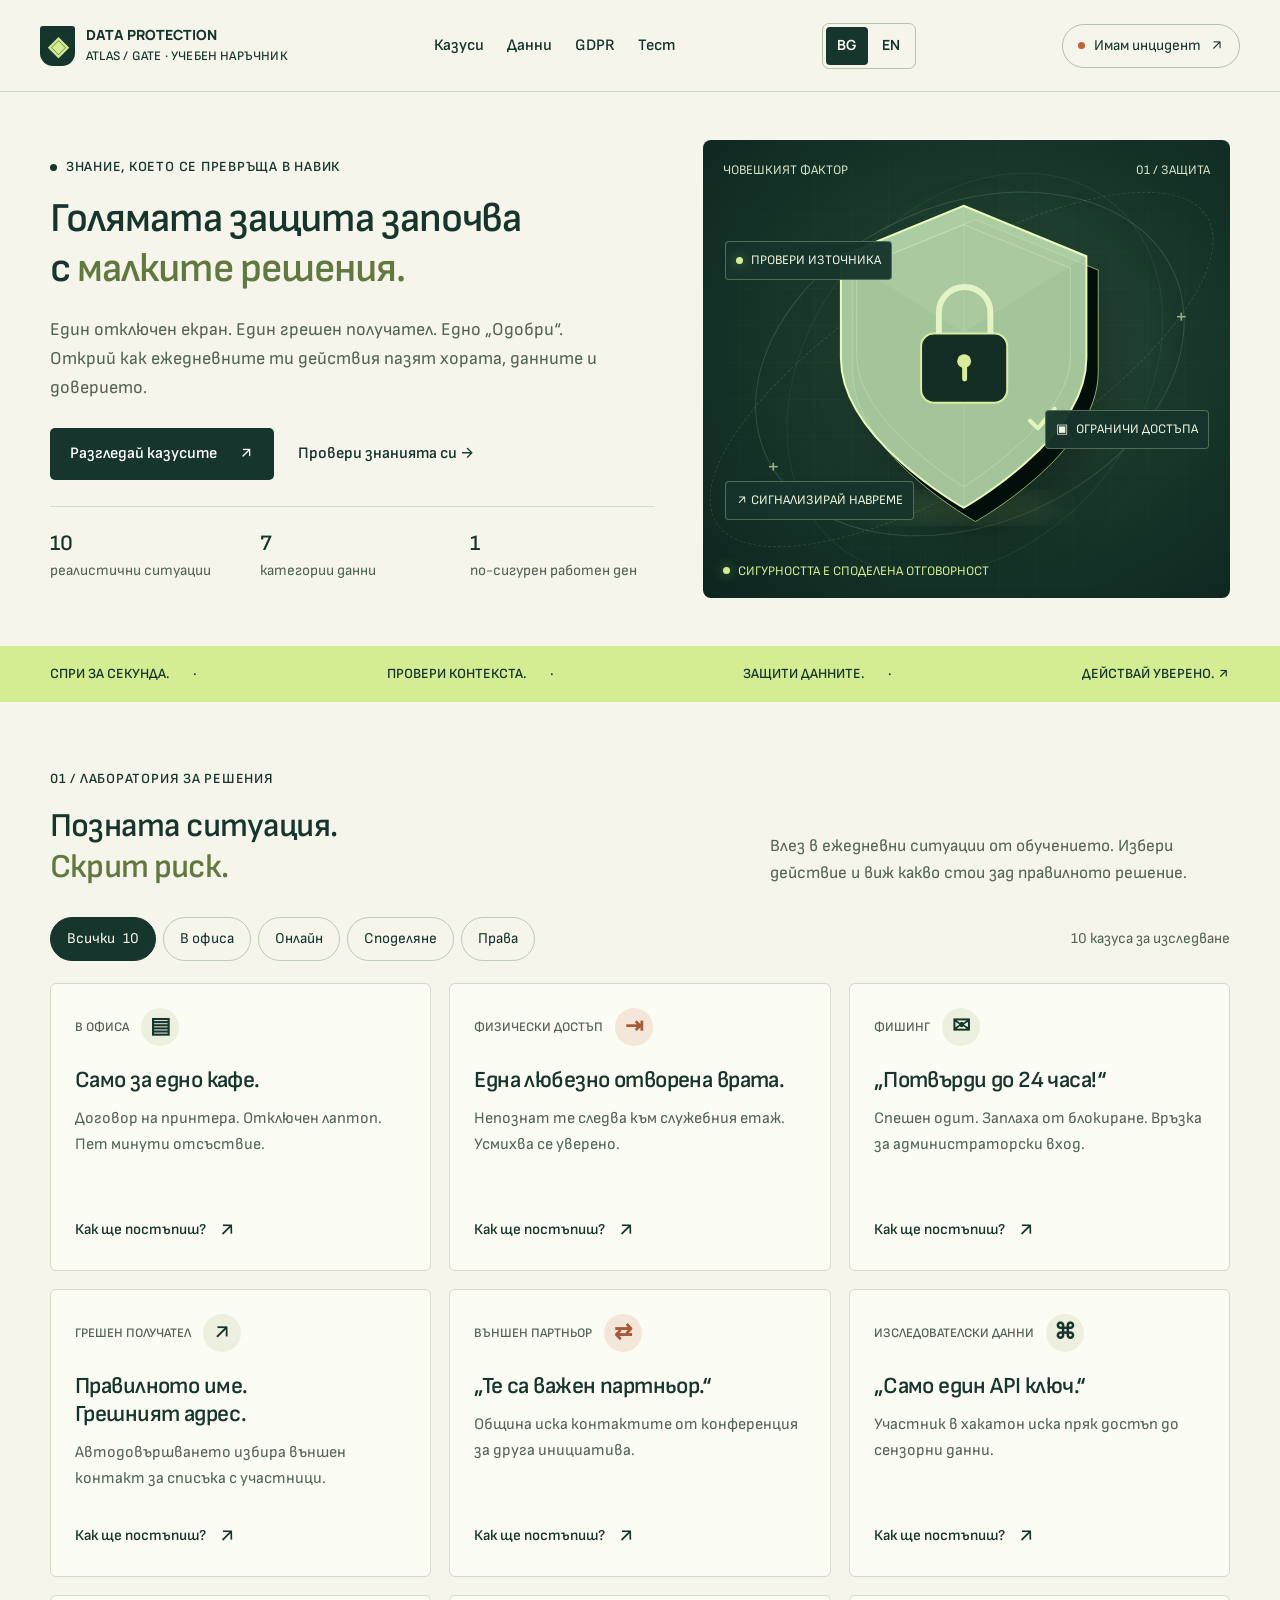
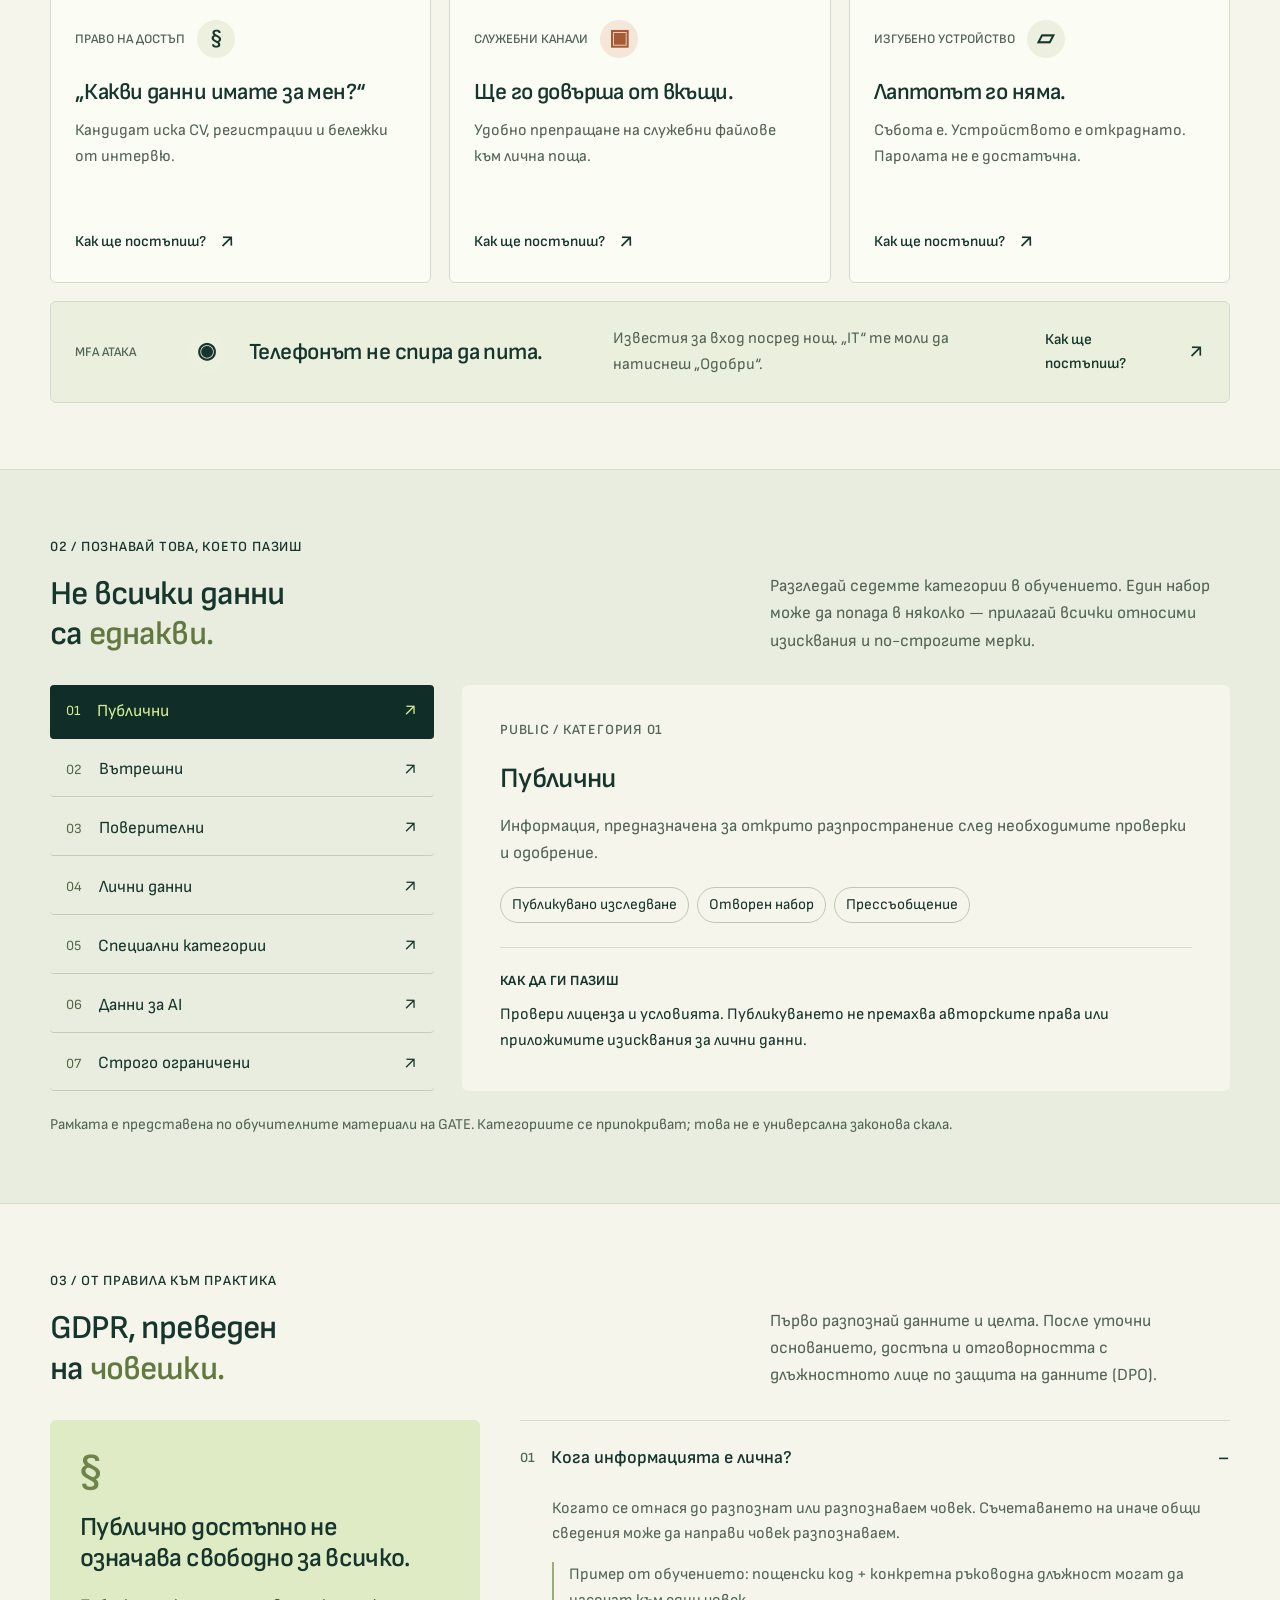
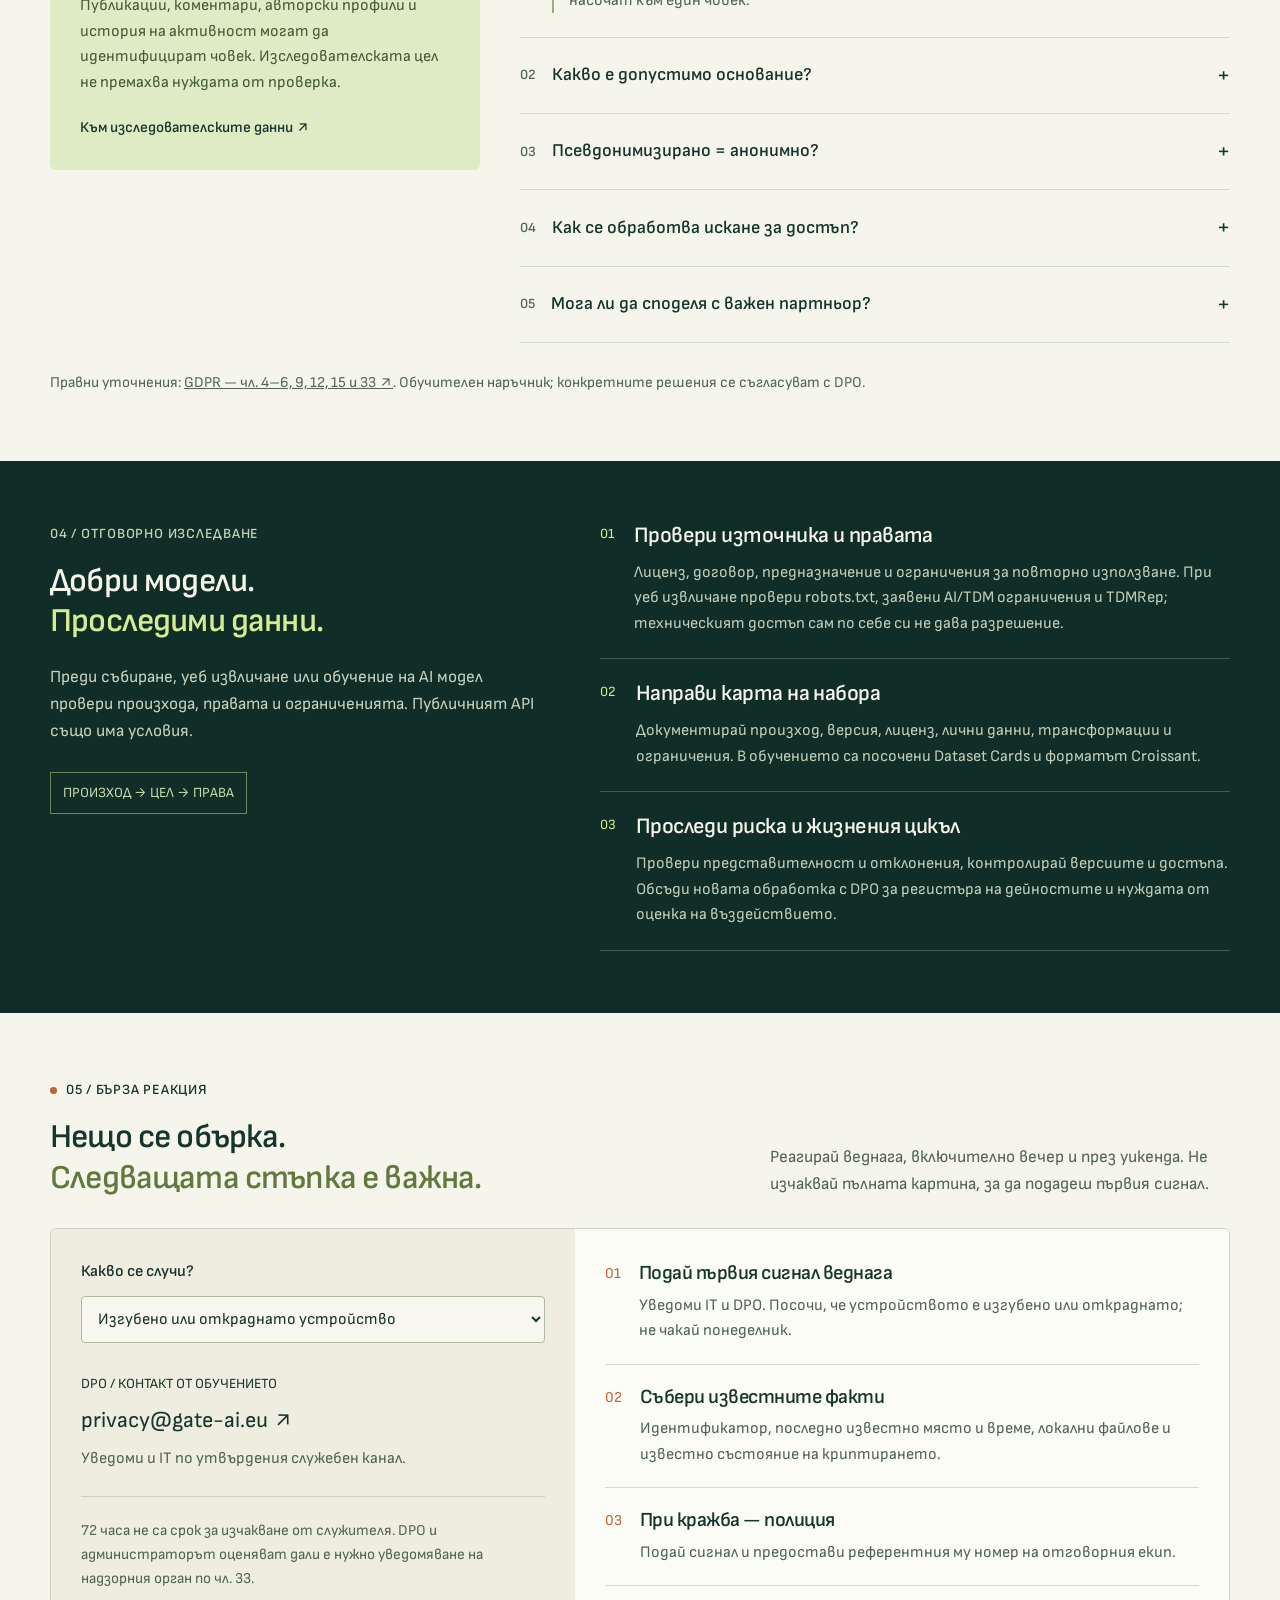
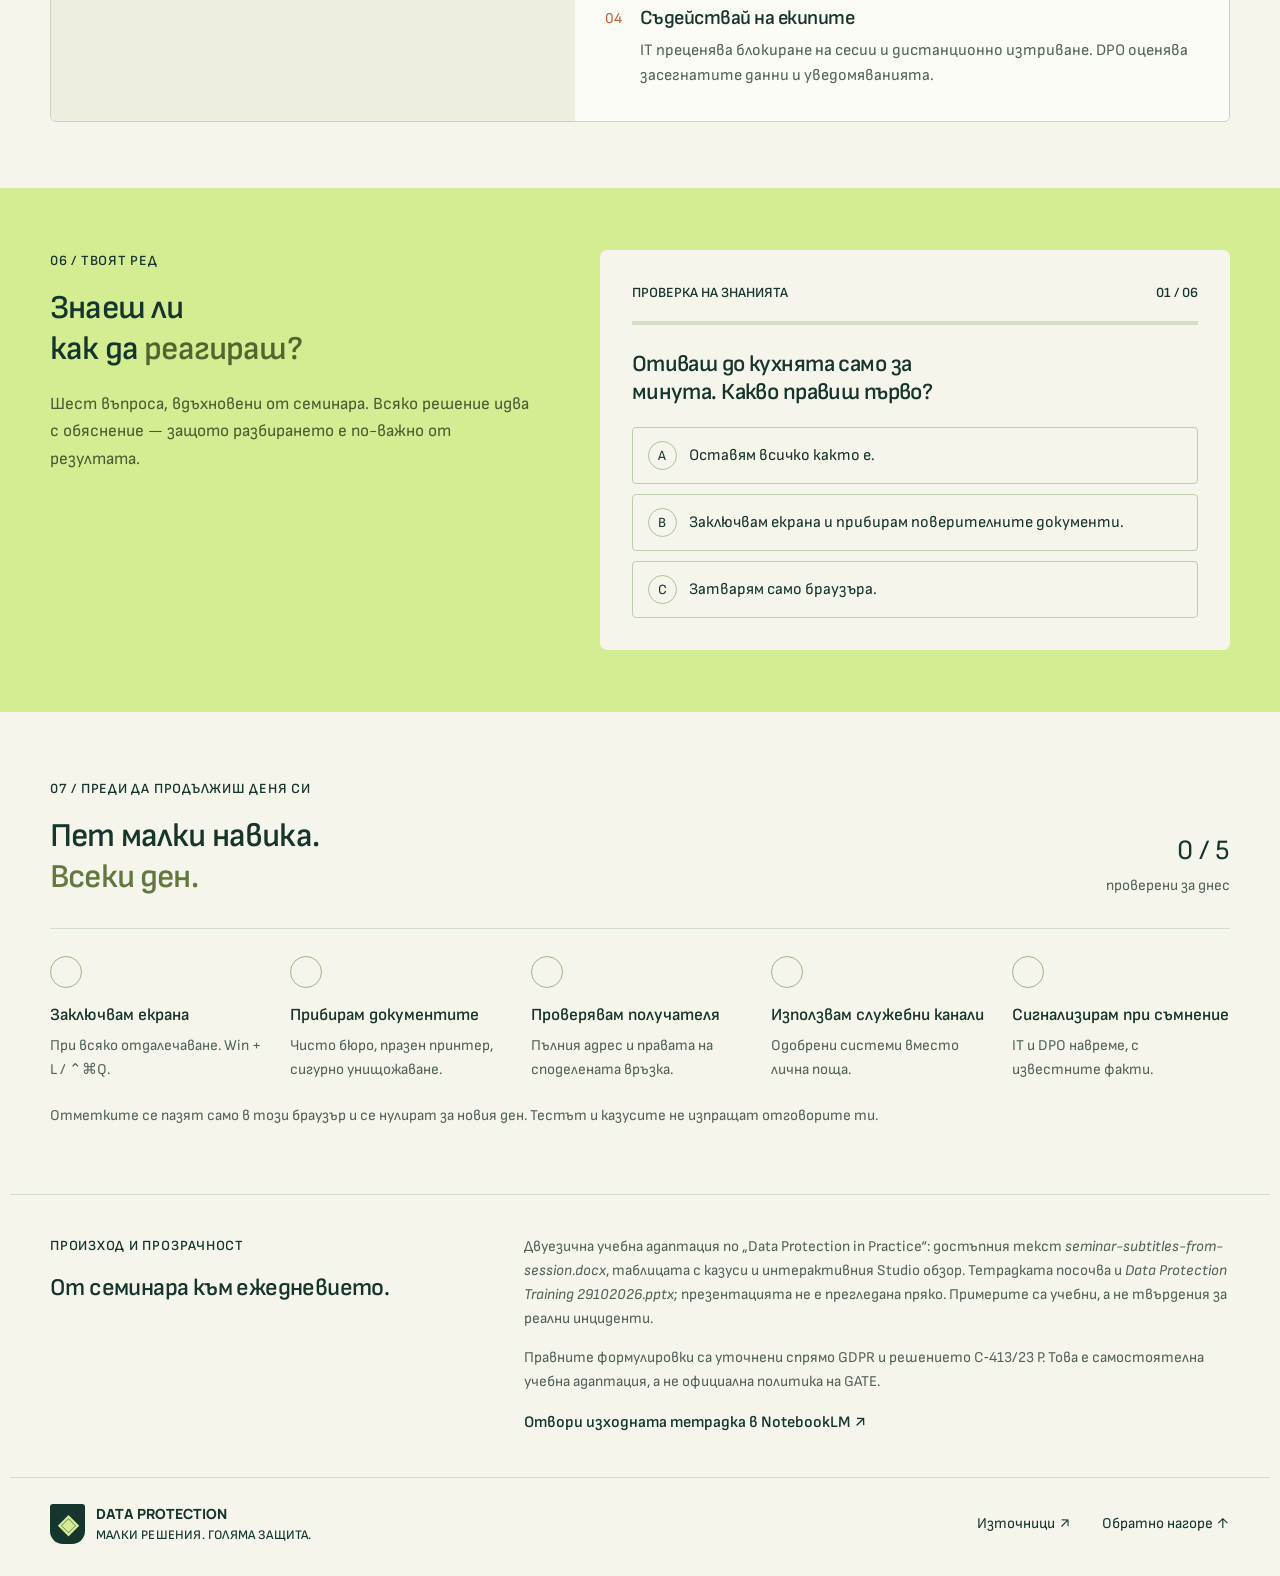
==== index.html @ f535b559 "Add bilingual website" ====
<!doctype html>
<html lang="bg" data-other-language-url="en/">
<head>
  <meta charset="utf-8"><meta name="viewport" content="width=device-width, initial-scale=1">
  <script src="language.js"></script>
  <meta name="theme-color" content="#122e29">
  <meta name="description" content="Защита на данните на практика: интерактивни казуси, GDPR, класификация, изследователски данни и реакция при инцидент. По материалите Data Protection in Practice.">
  <title>Data Protection Atlas — Малки решения. Голяма защита.</title>
  <link rel="icon" href="data:image/svg+xml,%3Csvg xmlns='http://www.w3.org/2000/svg' viewBox='0 0 64 64'%3E%3Crect width='64' height='64' rx='16' fill='%23122e29'/%3E%3Cpath d='M32 12 49 19v14c0 10-17 20-17 20S15 43 15 33V19Z' fill='%23d9ed98'/%3E%3C/svg%3E">
  <link rel="alternate" hreflang="bg" href="./"><link rel="alternate" hreflang="en" href="en/">
  <link rel="preconnect" href="https://fonts.googleapis.com"><link rel="preconnect" href="https://fonts.gstatic.com" crossorigin>
  <link href="https://fonts.googleapis.com/css2?family=Manrope:wght@400;500;600;700;800&family=Sofia+Sans:wght@400;500;600;700;800;900&display=swap" rel="stylesheet">
  <link rel="stylesheet" href="style.css?v=2"><script src="content-bg.js?v=2" defer></script><script src="app.js?v=2" defer></script>
</head>
<body>
<a class="skip" href="#main">Към съдържанието</a><div id="reading-progress" aria-hidden="true"></div>
<header class="header"><a class="brand" href="#" aria-label="Data Protection Atlas — начало"><span class="brand-icon">◈</span><span>DATA PROTECTION<span class="brand-sub">ATLAS / GATE · УЧЕБЕН НАРЪЧНИК</span></span></a><nav aria-label="Основна навигация"><a href="#scenarios">Казуси</a><a href="#classification">Данни</a><a href="#principles">GDPR</a><a href="#quiz">Тест</a></nav><div class="language-switch" role="group" aria-label="Език / Language"><a href="./" data-language="bg" lang="bg" aria-label="Български" aria-current="page">BG</a><a href="en/" data-language="en" lang="en" aria-label="English" >EN</a></div><a class="header-incident" href="#incident"><span class="signal"></span> Имам инцидент <span>↗</span></a><button id="menu-toggle" aria-label="Отвори менюто" aria-expanded="false">☰</button></header>
<main id="main">
<section class="hero wrap">
  <div class="hero-copy"><p class="eyebrow"><span class="tiny-dot"></span> ЗНАНИЕ, КОЕТО СЕ ПРЕВРЪЩА В НАВИК</p><h1>Голямата защита започва с <em>малките решения.</em></h1><p class="hero-description">Един отключен екран. Един грешен получател. Едно „Одобри“. Открий как ежедневните ти действия пазят хората, данните и доверието.</p><div class="hero-actions"><a class="button dark" href="#scenarios">Разгледай казусите <span>↗</span></a><a class="text-link" href="#quiz">Провери знанията си <span>→</span></a></div><div class="hero-meta"><span><b>10</b> реалистични ситуации</span><span><b>7</b> категории данни</span><span><b>1</b> по-сигурен работен ден</span></div></div>
  <div class="hero-art" aria-label="Илюстрация: данни, защитени с многослоен щит" role="img"><div class="art-grid"></div><div class="orbit orbit-one"></div><div class="orbit orbit-two"></div><div class="orbit orbit-three"></div><div class="orbit-label label-one"><span class="status-dot"></span> ПРОВЕРИ ИЗТОЧНИКА</div><div class="orbit-label label-two"><span class="mini-lock">▣</span> ОГРАНИЧИ ДОСТЪПА</div><div class="orbit-label label-three">↗ СИГНАЛИЗИРАЙ НАВРЕМЕ</div><div class="art-top">ЧОВЕШКИЯТ ФАКТОР <span>01 / ЗАЩИТА</span></div><svg class="shield" viewBox="0 0 340 370" fill="none" xmlns="http://www.w3.org/2000/svg"><defs><linearGradient id="shieldFill" x1="40" y1="20" x2="300" y2="330"><stop stop-color="#b6d8aa" stop-opacity=".9"/><stop offset=".5" stop-color="#47725d"/><stop offset="1" stop-color="#1d4237"/></linearGradient><linearGradient id="edge" x1="20" y1="10" x2="330" y2="350"><stop stop-color="#e8fbbd"/><stop offset="1" stop-color="#477a58"/></linearGradient><filter id="glow"><feGaussianBlur stdDeviation="12"/></filter></defs><ellipse cx="170" cy="330" rx="100" ry="15" fill="#b7d776" opacity=".12" filter="url(#glow)"/><path d="M170 25 294 76v103c0 82-124 151-124 151S46 261 46 179V76L170 25Z" fill="#020e0a" stroke="#8eae71" stroke-width="1" transform="translate(12 14)"/><path d="M170 25 294 76v103c0 82-124 151-124 151S46 261 46 179V76L170 25Z" fill="url(#shieldFill)" stroke="url(#edge)" stroke-width="2"/><path d="M170 44 278 88v89c0 66-108 132-108 132S62 243 62 177V88L170 44Z" stroke="#ddf5b8" opacity=".35"/><path d="M170 25v305" stroke="#d8f4ae" opacity=".18"/><path d="m170 25 124 51-124 77L46 76 170 25Z" fill="#e3fac0" opacity=".09"/><rect x="127" y="154" width="87" height="70" rx="13" fill="#142e26" stroke="#d5eea0" stroke-width="2"/><path d="M145 154v-21a26 26 0 0 1 52 0v21" stroke="#e2f3c5" stroke-width="6"/><circle cx="170.5" cy="182" r="7" fill="#daec9c"/><path d="M171 189v11" stroke="#daec9c" stroke-width="5" stroke-linecap="round"/><path d="m237 242 8 8 17-20" stroke="#e3f7bb" stroke-width="4" stroke-linecap="round" stroke-linejoin="round"/></svg><span class="art-cross cross-one">+</span><span class="art-cross cross-two">+</span><div class="art-bottom"><span class="status-dot"></span> СИГУРНОСТТА Е СПОДЕЛЕНА ОТГОВОРНОСТ</div></div>
</section>
<div class="principle-strip"><div class="wrap"><span>СПРИ ЗА СЕКУНДА.</span><span>ПРОВЕРИ КОНТЕКСТА.</span><span>ЗАЩИТИ ДАННИТЕ.</span><span>ДЕЙСТВАЙ УВЕРЕНО. ↗</span></div></div>
<section class="section wrap" id="scenarios"><div class="section-heading"><div><p class="eyebrow">01 / ЛАБОРАТОРИЯ ЗА РЕШЕНИЯ</p><h2>Позната ситуация.<br><em>Скрит риск.</em></h2></div><p>Влез в ежедневни ситуации от обучението. Избери действие и виж какво стои зад правилното решение.</p></div><div class="filter-row"><div class="filters" role="group" aria-label="Филтрирай казусите"><button class="filter active" data-filter="all" aria-pressed="true">Всички <span>10</span></button><button class="filter" data-filter="office" aria-pressed="false">В офиса</button><button class="filter" data-filter="digital" aria-pressed="false">Онлайн</button><button class="filter" data-filter="sharing" aria-pressed="false">Споделяне</button><button class="filter" data-filter="rights" aria-pressed="false">Права</button></div><span id="case-count" aria-live="polite">10 казуса за изследване</span></div><div id="scenario-grid" class="scenario-grid"></div></section>
<section class="classification-section" id="classification"><div class="wrap"><div class="section-heading"><div><p class="eyebrow">02 / ПОЗНАВАЙ ТОВА, КОЕТО ПАЗИШ</p><h2>Не всички данни<br>са <em>еднакви.</em></h2></div><p>Разгледай седемте категории в обучението. Един набор може да попада в няколко — прилагай всички относими изисквания и по-строгите мерки.</p></div><div class="classification-layout"><div id="category-tabs" class="category-tabs" role="tablist" aria-label="Категории данни" aria-orientation="vertical"></div><div id="category-panel" class="category-panel" role="tabpanel" tabindex="0"></div></div><p class="small-note">Рамката е представена по обучителните материали на GATE. Категориите се припокриват; това не е универсална законова скала.</p></div></section>
<section class="section wrap" id="principles"><div class="section-heading"><div><p class="eyebrow">03 / ОТ ПРАВИЛА КЪМ ПРАКТИКА</p><h2>GDPR, преведен<br>на <em>човешки.</em></h2></div><p>Първо разпознай данните и целта. После уточни основанието, достъпа и отговорността с длъжностното лице по защита на данните (DPO).</p></div><div class="gdpr-layout"><aside class="gdpr-card"><span class="huge-symbol">§</span><h3>Публично достъпно не означава свободно за всичко.</h3><p>Публикации, коментари, авторски профили и история на активност могат да идентифицират човек. Изследователската цел не премахва нуждата от проверка.</p><a href="#research">Към изследователските данни ↗</a></aside><div class="accordions">
<details open><summary><span>01</span> Кога информацията е лична?</summary><div><p>Когато се отнася до разпознат или разпознаваем човек. Съчетаването на иначе общи сведения може да направи човек разпознаваем.</p><p class="example">Пример от обучението: пощенски код + конкретна ръководна длъжност могат да насочат към един човек.</p></div></details>
<details><summary><span>02</span> Какво е допустимо основание?</summary><div><p>Съгласие, договор, законово задължение, жизненоважни интереси, обществена задача или легитимен интерес — според конкретната обработка. Изследването не прави обществената задача автоматично приложима; DPO проверява законовата опора и условията.</p><p>За специални категории е необходимо и приложимо условие по чл. 9. Съгласието е възможно основание, а не универсално решение.</p></div></details>
<details><summary><span>03</span> Псевдонимизирано = анонимно?</summary><div><p>Подмяната на имената с кодове не гарантира анонимност. Оценявай реалната възможност за повторно идентифициране.</p><p>В C‑413/23 P Съдът уточнява, че оценката за псевдонимизирани данни зависи и от получателя и достъпните му средства. Не обявявай набор за анонимен само защото няма имена.</p><a class="source-link" href="https://curia.europa.eu/site/upload/docs/application/pdf/2025-09/cp250107en.pdf" target="_blank" rel="noopener">Съд на ЕС · C‑413/23 P ↗</a></div></details>
<details><summary><span>04</span> Как се обработва искане за достъп?</summary><div><p>Препрати го веднага към DPO. Самоличността и данните за други лица се проверяват преди отговора. Обичайният срок е един месец; при условията на чл. 12(3) е възможно удължаване с още два с уведомяване в първия месец.</p><p class="example">В казуса: кандидат иска регистрации, бюлетини, CV и бележки от интервю. Не го игнорирай и не изпращай непроверен пълен архив.</p></div></details>
<details><summary><span>05</span> Мога ли да споделя с важен партньор?</summary><div><p>Партньорството и спешността не са достатъчно основание. Уточни получателя, целта, допустимостта, минималния обем, условията и защитения канал с отговорния екип.</p><p class="example">В казуса: контактите от конференция са поискани за друга инициатива. Задръж изпращането до преглед от DPO.</p></div></details>
</div></div><p class="legal-source">Правни уточнения: <a href="https://eur-lex.europa.eu/eli/reg/2016/679/oj?locale=bg" target="_blank" rel="noopener">GDPR — чл. 4–6, 9, 12, 15 и 33 ↗</a>. Обучителен наръчник; конкретните решения се съгласуват с DPO.</p></section>
<section class="research-section" id="research"><div class="wrap research-layout"><div><p class="eyebrow">04 / ОТГОВОРНО ИЗСЛЕДВАНЕ</p><h2>Добри модели.<br><em>Проследими данни.</em></h2><p>Преди събиране, уеб извличане или обучение на AI модел провери произхода, правата и ограниченията. Публичният API също има условия.</p><span class="research-stamp">ПРОИЗХОД → ЦЕЛ → ПРАВА</span></div><div class="research-steps"><article><span>01</span><div><h3>Провери източника и правата</h3><p>Лиценз, договор, предназначение и ограничения за повторно използване. При уеб извличане провери robots.txt, заявени AI/TDM ограничения и TDMRep; техническият достъп сам по себе си не дава разрешение.</p></div></article><article><span>02</span><div><h3>Направи карта на набора</h3><p>Документирай произход, версия, лиценз, лични данни, трансформации и ограничения. В обучението са посочени Dataset Cards и форматът Croissant.</p></div></article><article><span>03</span><div><h3>Проследи риска и жизнения цикъл</h3><p>Провери представителност и отклонения, контролирай версиите и достъпа. Обсъди новата обработка с DPO за регистъра на дейностите и нуждата от оценка на въздействието.</p></div></article></div></div></section>
<section class="section wrap" id="incident"><div class="section-heading"><div><p class="eyebrow"><span class="orange-dot"></span> 05 / БЪРЗА РЕАКЦИЯ</p><h2>Нещо се обърка.<br><em>Следващата стъпка е важна.</em></h2></div><p>Реагирай веднага, включително вечер и през уикенда. Не изчаквай пълната картина, за да подадеш първия сигнал.</p></div><div class="incident-box"><div class="incident-sidebar"><label for="incident-select">Какво се случи?</label><select id="incident-select"><option value="device">Изгубено или откраднато устройство</option><option value="email">Имейл до грешен получател</option><option value="phishing">Фишинг или въведена парола</option><option value="mfa">Неочаквани MFA известия</option></select><div class="contact-box"><span>DPO / КОНТАКТ ОТ ОБУЧЕНИЕТО</span><a href="mailto:privacy@gate-ai.eu">privacy@gate-ai.eu ↗</a><p>Уведоми и IT по утвърдения служебен канал.</p></div><p class="incident-caution">72 часа не са срок за изчакване от служителя. DPO и администраторът оценяват дали е нужно уведомяване на надзорния орган по чл. 33.</p></div><ol id="incident-steps" class="incident-steps" aria-live="polite"></ol></div></section>
<section class="quiz-section" id="quiz"><div class="wrap quiz-layout"><div class="quiz-intro"><p class="eyebrow">06 / ТВОЯТ РЕД</p><h2>Знаеш ли<br>как да <em>реагираш?</em></h2><p>Шест въпроса, вдъхновени от семинара. Всяко решение идва с обяснение — защото разбирането е по-важно от резултата.</p><div class="quiz-art" aria-hidden="true">?<span>✓</span></div></div><div id="quiz-content" class="quiz-content" aria-live="polite"></div></div></section>
<section class="section wrap" id="habits"><div class="section-heading"><div><p class="eyebrow">07 / ПРЕДИ ДА ПРОДЪЛЖИШ ДЕНЯ СИ</p><h2>Пет малки навика.<br><em>Всеки ден.</em></h2></div><div class="habit-counter"><span id="habit-number">0 / 5</span><span>проверени за днес</span></div></div><div class="habits"><label><input type="checkbox" data-habit="screen"><span class="check-visual"></span><span><b>Заключвам екрана</b><small>При всяко отдалечаване. Win + L / ⌃⌘Q.</small></span></label><label><input type="checkbox" data-habit="paper"><span class="check-visual"></span><span><b>Прибирам документите</b><small>Чисто бюро, празен принтер, сигурно унищожаване.</small></span></label><label><input type="checkbox" data-habit="recipient"><span class="check-visual"></span><span><b>Проверявам получателя</b><small>Пълния адрес и правата на споделената връзка.</small></span></label><label><input type="checkbox" data-habit="channel"><span class="check-visual"></span><span><b>Използвам служебни канали</b><small>Одобрени системи вместо лична поща.</small></span></label><label><input type="checkbox" data-habit="report"><span class="check-visual"></span><span><b>Сигнализирам при съмнение</b><small>IT и DPO навреме, с известните факти.</small></span></label></div><p class="small-note">Отметките се пазят само в този браузър и се нулират за новия ден. Тестът и казусите не изпращат отговорите ти.</p></section>
<section class="sources wrap" id="sources"><div><p class="eyebrow">ПРОИЗХОД И ПРОЗРАЧНОСТ</p><h3>От семинара към ежедневието.</h3></div><div><p>Двуезична учебна адаптация по „Data Protection in Practice“: достъпния текст <i>seminar-subtitles-from-session.docx</i>, таблицата с казуси и интерактивния Studio обзор. Тетрадката посочва и <i>Data Protection Training 29102026.pptx</i>; презентацията не е прегледана пряко. Примерите са учебни, а не твърдения за реални инциденти.</p><p>Правните формулировки са уточнени спрямо GDPR и решението C‑413/23 P. Това е самостоятелна учебна адаптация, а не официална политика на GATE.</p><a class="text-link" href="https://notebook.google.com/notebook/cb498f1d-897c-44f0-a179-e2a9420a075d" target="_blank" rel="noopener">Отвори изходната тетрадка в NotebookLM ↗</a></div></section>
</main><footer class="footer wrap"><a class="brand" href="#"><span class="brand-icon">◈</span><span>DATA PROTECTION<span class="brand-sub">МАЛКИ РЕШЕНИЯ. ГОЛЯМА ЗАЩИТА.</span></span></a><a href="#sources">Източници ↗</a><a href="#main">Обратно нагоре ↑</a></footer>
<dialog id="scenario-dialog" aria-labelledby="dialog-title"><button class="dialog-close" aria-label="Затвори казуса">×</button><div id="scenario-content"></div></dialog>
</body></html>
---- style.css ----
:root {
  --paper: #f5f5eb;
  --ink: #16352c;
  --muted: #536457;
  --lime: #d4ed93;
  --line: #d4dccb;
  --orange: #c35e36;
  --dark: #102d27;
  --font: 'Sofia Sans', sans-serif;
}
* { box-sizing: border-box; }
html { scroll-behavior: auto; scroll-padding-top: 112px; }
body { margin: 0; background: var(--paper); color: var(--ink); font-family: var(--font); font-size: 1.0625rem; line-height: 1.6; }
button, input, select { font: inherit; }
button, a, select, input { touch-action: manipulation; }
button, a { -webkit-tap-highlight-color: transparent; }
button { cursor: pointer; color: inherit; }
a { color: inherit; text-decoration: none; }
a:hover { text-decoration: underline; text-underline-offset: 4px; }
:is(button, a, summary, select, input):focus-visible { outline: 3px solid var(--orange); outline-offset: 4px; }
h1, h2, h3, p { margin: 0; }
h1, h2, h3 { font-weight: 600; line-height: 1.22; letter-spacing: -.025em; text-wrap: balance; }
h1 { font-size: clamp(2rem, 3.2vw, 2.75rem); max-width: 620px; }
h2 { font-size: clamp(1.75rem, 2.6vw, 2.125rem); }
h3 { font-size: 1.375rem; }
em { font-style: normal; color: #62783f; }
.wrap { max-width: 1260px; margin: auto; padding-inline: 40px; }
.header { position: sticky; top: 0; z-index: 40; background: var(--paper); min-height: 92px; max-width: 1380px; margin: auto; padding: 16px 40px; display: flex; align-items: center; justify-content: space-between; gap: 24px; border-bottom: 1px solid var(--line); }
.brand { display: flex; align-items: center; gap: 11px; font-family: Manrope, sans-serif; font-size: .875rem; font-weight: 800; line-height: 1.6; }
.brand:hover { text-decoration: none; }
.brand-icon { width: 35px; height: 40px; flex-shrink: 0; background: var(--ink); color: var(--lime); display: grid; place-content: center; border-radius: 3px 3px 13px 13px; font-size: 1.625rem; }
.brand-sub { font-family: var(--font); display: block; font-size: .8125rem; font-weight: 500; letter-spacing: .015em; }
.header nav { display: flex; gap: 23px; font-size: 1rem; font-weight: 600; }
.header nav a { padding-block: 8px; }
.header-incident { border: 1px solid #b5c1aa; border-radius: 24px; padding: 9px 15px; display: flex; gap: 9px; align-items: center; font-size: .9375rem; white-space: nowrap; }
.signal, .tiny-dot, .orange-dot, .status-dot { display: inline-block; width: 7px; height: 7px; border-radius: 50%; background: var(--orange); flex-shrink: 0; }
.tiny-dot { background: var(--ink); margin-right: 5px; }
.status-dot { background: var(--lime); box-shadow: 0 0 12px #b5d97c88; }
.orange-dot { margin-right: 5px; }
.language-switch { display: flex; flex-shrink: 0; border: 1px solid #b5c1aa; padding: 3px; border-radius: 7px; gap: 2px; }
.language-switch a { min-height: 38px; min-width: 42px; display: grid; place-content: center; border-radius: 4px; font-family: Manrope, sans-serif; font-size: .875rem; font-weight: 700; }
.language-switch a[aria-current] { background: var(--ink); color: var(--paper); }
.language-switch a:hover { background: #dce7c6; color: var(--ink); text-decoration: none; }
#menu-toggle { display: none; border: 1px solid var(--line); border-radius: 5px; background: transparent; min-height: 44px; min-width: 44px; font-size: 1.375rem; }
.eyebrow { font-size: .875rem; letter-spacing: .055em; font-weight: 600; line-height: 1.5; margin-bottom: 17px; }
.hero { display: grid; grid-template-columns: 1.15fr 1fr; align-items: center; gap: 48px; padding-top: 48px; padding-bottom: 48px; }
.hero-description { font-size: 1.125rem; max-width: 560px; margin-top: 22px; color: var(--muted); }
.hero-actions { display: flex; align-items: center; flex-wrap: wrap; gap: 18px 24px; margin-top: 26px; }
.button { display: inline-flex; justify-content: space-between; align-items: center; gap: 22px; padding: 12px 19px; border-radius: 5px; border: 1px solid transparent; font-size: 1rem; font-weight: 600; transition: background .2s; min-height: 46px; }
.button:hover { text-decoration: none; }
.button.dark { background: var(--ink); color: #fff; }
.button.dark:hover { background: #315440; }
.text-link { font-weight: 600; font-size: 1rem; text-underline-offset: 4px; }
.hero-meta { display: flex; gap: 25px; padding-top: 22px; margin-top: 26px; border-top: 1px solid var(--line); font-size: .9375rem; color: var(--muted); line-height: 1.45; }
.hero-meta span { flex: 1; }
.hero-meta b { font-size: 1.375rem; display: block; line-height: 1.4; color: var(--ink); font-weight: 600; }
.hero-art { background: radial-gradient(ellipse at 55% 45%, #396044 0%, #19382b 46%, #0c251f 100%); width: 100%; aspect-ratio: 1.15; min-height: 390px; border-radius: 8px; position: relative; overflow: hidden; color: var(--lime); isolation: isolate; }
.art-grid { position: absolute; inset: 0; background-image: linear-gradient(#b6d2920d 1px, transparent 1px), linear-gradient(90deg,#b6d2920d 1px,transparent 1px); background-size: 37px 37px; mask-image: radial-gradient(ellipse,black,transparent); }
.shield { position: absolute; width: 69%; height: 80%; left: 15%; top: 9%; filter: drop-shadow(12px 18px 23px #0005); animation: float 7s ease-in-out infinite; }
.orbit { position: absolute; border: 1px solid #cce3aa28; border-radius: 50%; width: 85%; height: 70%; left: 8%; top: 14%; transform: rotate(-24deg); }
.orbit-two { width: 110%; height: 46%; left: -6%; top: 27%; transform: rotate(-32deg); border-style: dashed; }
.orbit-three { width: 63%; height: 96%; top: 3%; left: 20%; transform: rotate(38deg); border-color: #b6d29215; }
.art-top { position: absolute; top: 20px; left: 20px; right: 20px; display: flex; justify-content: space-between; gap: 12px; font-size: .8125rem; color: #d6e2c9; }
.orbit-label { position: absolute; z-index: 2; display: flex; align-items: center; gap: 8px; font-size: .8125rem; color: #edf5df; border: 1px solid #9fb68a70; background: #17352cf5; padding: 8px 10px; border-radius: 4px; }
.label-one { top: 22%; left: 4%; }
.label-two { right: 4%; top: 59%; }
.label-three { bottom: 17%; left: 4%; }
.art-bottom { position: absolute; bottom: 18px; left: 20px; right: 20px; display: flex; gap: 8px; align-items: center; font-size: .8125rem; line-height: 1.4; }
.art-cross { position: absolute; color: #9eb184; font-size: 1.3125rem; }
.cross-one { top: 35%; right: 8%; }
.cross-two { bottom: 25%; left: 12%; }
.principle-strip { background: var(--lime); padding: 17px 0; }
.principle-strip .wrap { display: flex; justify-content: space-between; align-items: center; gap: 18px; font-size: .875rem; font-weight: 600; }
.principle-strip span:not(:last-child):after { content: '·'; margin-left: 24px; }
.section { padding-top: 66px; padding-bottom: 66px; }
.section-heading { display: flex; justify-content: space-between; align-items: flex-end; gap: 40px; margin-bottom: 30px; }
.section-heading > p { max-width: 460px; color: var(--muted); font-size: 1.0625rem; }
.filter-row { display: flex; align-items: center; justify-content: space-between; margin-bottom: 22px; gap: 18px; }
.filters { display: flex; gap: 7px; flex-wrap: wrap; }
.filter { border: 1px solid #bfcbb2; border-radius: 24px; background: transparent; padding: 8px 16px; font-size: .9375rem; min-height: 44px; }
.filter.active { background: var(--ink); color: var(--paper); border-color: var(--ink); }
.filter span { margin-left: 5px; }
#case-count { font-size: .9375rem; color: var(--muted); }
.scenario-grid { display: grid; grid-template-columns: repeat(3,1fr); gap: 18px; }
.scenario-card { padding: 24px; border: 1px solid var(--line); border-radius: 6px; background: #fbfcf4; display: flex; flex-direction: column; text-align: left; min-height: 288px; transition: border .2s, box-shadow .2s; }
.scenario-card:hover { border-color: #8b9f71; box-shadow: 0 5px 20px #16352c0c; }
.scenario-top { display: flex; align-items: center; justify-content: space-between; gap: 12px; font-size: .8125rem; font-weight: 600; color: var(--muted); margin-bottom: 20px; line-height: 1.4; }
.scenario-icon { font-size: 1.375rem; flex-shrink: 0; width: 38px; height: 38px; display: grid; place-content: center; border-radius: 50%; background: #edf0df; color: var(--ink); }
.scenario-card:nth-child(3n+2) .scenario-icon { background: #f4e6d9; color: #a65b36; }
.scenario-card h3 { font-size: 1.4375rem; }
.scenario-card p { font-size: 1rem; color: var(--muted); margin: 12px 0 23px; }
.scenario-bottom { display: flex; justify-content: space-between; align-items: center; gap: 12px; margin-top: auto; font-size: .9375rem; font-weight: 600; }
.scenario-bottom .arrow { font-size: 1.25rem; }
.scenario-grid:has(> :nth-child(10)) .scenario-card:last-child { grid-column: 1/-1; min-height: auto; display: grid; grid-template-columns: 150px 1fr 1.2fr 160px; gap: 24px; align-items: center; background: #eaf0dd; }
.scenario-grid:has(> :nth-child(10)) .scenario-card:last-child :is(.scenario-top,p,.scenario-bottom) { margin: 0; }
.classification-section { background: #e9eddf; border-block: 1px solid var(--line); padding: 66px 0; }
.classification-layout { display: grid; grid-template-columns: .85fr 1.7fr; gap: 28px; }
.category-tabs { display: flex; flex-direction: column; gap: 5px; }
.category-tab { display: flex; align-items: center; gap: 17px; background: transparent; border: 0; border-bottom: 1px solid #c4cfb8; text-align: left; padding: 12px 16px; font-size: 1.0625rem; border-radius: 4px; min-height: 51px; }
.category-tab span { font-size: .875rem; color: #536745; }
.category-tab b { margin-left: auto; font-size: 1.125rem; font-weight: 400; }
.category-tab[aria-selected=true] { background: var(--dark); color: var(--lime); border-color: var(--dark); }
.category-tab[aria-selected=true] span { color: var(--lime); }
.category-panel { background: var(--paper); padding: 34px 38px; border-radius: 6px; min-height: 380px; }
.category-panel .eyebrow { color: var(--muted); }
.category-panel h3 { font-size: 1.75rem; margin: 22px 0 17px; }
.category-panel > p:not(.eyebrow) { font-size: 1.0625rem; color: var(--muted); }
.category-examples { display: flex; gap: 8px; flex-wrap: wrap; margin: 20px 0; }
.category-examples span { font-size: .9375rem; border: 1px solid #bdc9af; padding: 5px 11px; border-radius: 20px; }
.category-rule { border-top: 1px solid var(--line); padding-top: 19px; margin-top: 24px; }
.category-rule b { font-size: .875rem; letter-spacing: .03em; }
.category-rule p { font-size: 1rem; margin-top: 8px; }
.small-note { font-size: .9375rem; color: var(--muted); margin-top: 22px; }
.gdpr-layout { display: grid; grid-template-columns: 1fr 1.65fr; gap: 40px; }
.gdpr-card { padding: 30px; background: #dfebc5; border-radius: 6px; align-self: start; }
.huge-symbol { display: inline-block; font-size: 2.75rem; font-weight: 500; line-height: 1; color: #6e844b; }
.gdpr-card h3 { font-size: 1.625rem; margin: 18px 0; }
.gdpr-card p { font-size: 1rem; color: #455b39; }
.gdpr-card a { display: block; margin-top: 20px; font-size: .9375rem; font-weight: 600; }
.accordions details { border-bottom: 1px solid var(--line); }
.accordions details:first-child { border-top: 1px solid var(--line); }
.accordions summary { display: flex; gap: 16px; align-items: center; list-style: none; cursor: pointer; padding: 20px 0; font-size: 1.125rem; font-weight: 600; }
.accordions summary::-webkit-details-marker { display: none; }
.accordions summary span { font-size: .875rem; color: var(--muted); }
.accordions summary:after { content: '+'; margin-left: auto; font-size: 1.375rem; font-weight: 400; }
.accordions details[open] summary:after { content: '−'; }
.accordions details > div { padding: 0 8px 24px 32px; font-size: 1rem; color: var(--muted); }
.accordions details p + p { margin-top: 15px; }
.example { border-left: 2px solid #9aaf74; padding-left: 15px; }
.source-link { display: inline-block; margin-top: 14px; font-size: .9375rem; text-decoration: underline; }
.legal-source { font-size: .9375rem; color: var(--muted); margin-top: 28px; }
.legal-source a { text-decoration: underline; }
.research-section { background: var(--dark); color: var(--paper); padding: 62px 0; }
.research-layout { display: grid; grid-template-columns: 1fr 1.3fr; gap: 65px; }
.research-section em { color: var(--lime); }
.research-section .eyebrow { color: #c3d2b6; }
.research-layout > div > p:not(.eyebrow) { font-size: 1.0625rem; color: #c5d1bf; margin-top: 22px; }
.research-stamp { display: inline-block; font-size: .875rem; color: #c5d9af; border: 1px solid #6e845f; padding: 9px 12px; margin-top: 26px; }
.research-steps article { display: flex; gap: 20px; padding: 22px 0; border-bottom: 1px solid #43584a; }
.research-steps article:first-child { padding-top: 0; }
.research-steps article > span { font-size: .875rem; color: var(--lime); }
.research-steps h3 { font-size: 1.375rem; }
.research-steps p { font-size: 1rem; margin-top: 10px; color: #c0cdbb; }
.incident-box { display: grid; grid-template-columns: 1fr 1.25fr; border: 1px solid #cdd1bf; border-radius: 6px; overflow: hidden; }
.incident-sidebar { background: #eeeddf; padding: 30px; }
.incident-sidebar label { display: block; font-size: 1rem; font-weight: 600; margin-bottom: 11px; }
.incident-sidebar select { padding: 12px 30px 12px 12px; max-width: 100%; width: 100%; border: 1px solid #acb99e; background: #f7f7ef; color: var(--ink); border-radius: 4px; font-size: 1rem; }
.contact-box { margin-top: 30px; }
.contact-box > span { font-size: .875rem; display: block; }
.contact-box a { font-size: 1.375rem; display: block; margin: 8px 0; overflow-wrap: anywhere; }
.contact-box p { font-size: 1rem; color: var(--muted); }
.incident-caution { font-size: .9375rem; border-top: 1px solid #cdd1bf; padding-top: 22px; margin-top: 24px; color: var(--muted); }
.incident-steps { list-style: none; padding: 12px 30px; margin: 0; background: #fcfcf6; counter-reset: step; }
.incident-steps li { display: flex; gap: 18px; padding: 20px 0; border-bottom: 1px solid var(--line); counter-increment: step; }
.incident-steps li:last-child { border: 0; }
.incident-steps li:before { content: '0' counter(step); flex-shrink: 0; color: var(--orange); font-size: .9375rem; margin-top: 1px; }
.incident-steps h3 { font-size: 1.25rem; }
.incident-steps p { font-size: 1rem; color: var(--muted); margin-top: 7px; }
.quiz-section { background: var(--lime); padding: 62px 0; }
.quiz-layout { display: grid; grid-template-columns: 1fr 1.3fr; gap: 65px; }
.quiz-intro h2 em { color: #4f672e; }
.quiz-intro > p:not(.eyebrow) { font-size: 1.0625rem; margin-top: 22px; color: #475d32; }
.quiz-art { display: none; }
.quiz-content { padding: 32px; background: var(--paper); border-radius: 7px; align-self: start; min-height: 390px; }
.quiz-top { font-size: .875rem; font-weight: 600; display: flex; justify-content: space-between; gap: 15px; margin-bottom: 17px; }
.quiz-track { height: 4px; background: #d5dfc5; margin-bottom: 25px; }
.quiz-track span { display: block; height: 100%; background: #78964d; transition: width .3s; }
.quiz-content h3 { font-size: 1.4375rem; margin-bottom: 21px; }
.answer-options { display: flex; flex-direction: column; gap: 10px; }
.answer-option { display: flex; gap: 12px; align-items: center; text-align: left; border: 1px solid #bdcbae; border-radius: 4px; padding: 13px 15px; background: transparent; font-size: 1rem; line-height: 1.5; min-height: 49px; }
.answer-option:before { content: attr(data-letter); font-size: .875rem; border: 1px solid #afc199; width: 27px; height: 27px; display: grid; place-content: center; flex-shrink: 0; border-radius: 50%; }
.answer-option:hover:not(:disabled) { background: #e8eedb; }
.answer-option.correct { background: #dfecc6; border-color: #789647; }
.answer-option.wrong { background: #f3e4d9; border-color: #b8754b; }
.answer-option:disabled { cursor: default; color: var(--ink); }
.feedback { font-size: 1rem; background: #e6edd9; padding: 19px; border-radius: 4px; margin-top: 18px; }
.feedback.wrong { background: #f1e4d9; }
.feedback b { display: block; margin-bottom: 7px; }
.feedback .button { margin-top: 18px; }
.quiz-result-number { font-size: 2.5rem; line-height: 1.2; font-weight: 600; margin: 20px 0; }
.quiz-result-number span { font-size: 1.5rem; color: #607440; }
.quiz-result p { font-size: 1rem; color: var(--muted); margin-bottom: 20px; }
.habit-counter { display: flex; flex-direction: column; align-items: flex-end; font-size: .9375rem; color: var(--muted); }
.habit-counter > span:first-child { font-size: 1.75rem; color: var(--ink); }
.habits { display: grid; grid-template-columns: repeat(5,1fr); gap: 22px; border-top: 1px solid var(--line); padding-top: 27px; }
.habits label { display: flex; flex-direction: column; gap: 16px; position: relative; cursor: pointer; }
.habits input { position: absolute; left: 0; top: 0; width: 32px; height: 32px; opacity: 0; cursor: pointer; }
.check-visual { width: 32px; height: 32px; border: 1px solid #9fb588; border-radius: 50%; display: grid; place-content: center; flex-shrink: 0; }
.habits input:checked + .check-visual { background: var(--ink); border-color: var(--ink); color: var(--lime); }
.habits input:checked + .check-visual:after { content: '✓'; font-size: 1rem; }
.habits input:focus-visible + .check-visual { outline: 3px solid var(--orange); outline-offset: 4px; }
.habits b { font-size: 1.0625rem; display: block; line-height: 1.4; font-weight: 600; }
.habits small { font-size: .9375rem; color: var(--muted); display: block; margin-top: 7px; }
.sources { padding-top: 40px; padding-bottom: 40px; border-top: 1px solid var(--line); display: grid; grid-template-columns: .9fr 1.5fr; gap: 50px; }
.sources h3 { font-size: 1.5rem; }
.sources p:not(.eyebrow) { font-size: .9375rem; color: var(--muted); margin-bottom: 15px; }
.footer { padding-top: 25px; padding-bottom: 30px; border-top: 1px solid var(--line); display: flex; align-items: center; gap: 30px; }
.footer .brand { margin-right: auto; }
.footer > a:not(.brand) { font-size: .9375rem; }
.skip { position: fixed; left: 20px; top: -80px; z-index: 100; background: var(--lime); padding: 10px; }
.skip:focus { top: 10px; }
#reading-progress { position: fixed; top: 0; left: 0; width: 0; height: 3px; background: var(--orange); z-index: 50; }
dialog { border: 1px solid #a6b995; background: var(--paper); color: var(--ink); border-radius: 10px; padding: 38px; max-width: 690px; width: calc(100% - 32px); max-height: 90vh; overflow: auto; box-shadow: 0 30px 130px #0005; }
dialog::backdrop { background: #0c201dcc; backdrop-filter: blur(7px); }
.dialog-close { position: absolute; right: 9px; top: 7px; font-size: 1.75rem; border: 0; background: transparent; line-height: 1; min-height: 44px; min-width: 44px; }
.dialog-tag { font-size: .875rem; color: var(--muted); margin: 0 20px 19px 0; }
.dialog-title { font-size: 1.75rem; margin-bottom: 20px; }
.dialog-story { font-size: 1.0625rem; color: var(--muted); margin-bottom: 25px; }
.dialog-question { font-size: .9375rem; font-weight: 600; margin-bottom: 13px; }
.dialog-source { font-size: .9375rem; color: var(--muted); margin-top: 20px; }
.dialog-source a { text-decoration: underline; }
.scenario-done { color: #466724; }
.case-status { display: block; font-size: .9375rem; margin-top: 17px; color: var(--muted); }
@keyframes float { 0%,100% { transform: translateY(0) rotate(-1deg); } 50% { transform: translateY(-6px) rotate(1deg); } }
@media (max-width: 1150px) {
  .wrap { padding-inline: 30px; }
  .header { padding-inline: 30px; gap: 18px; }
  .header nav { gap: 15px; }
  .header-incident { font-size: .875rem; padding: 9px 11px; }
  .hero { gap: 32px; }
  .hero-art { min-height: 380px; }
  .hero-meta { gap: 17px; }
  .scenario-grid { grid-template-columns: repeat(2,1fr); }
  .scenario-grid:has(> :nth-child(10)) .scenario-card:last-child { grid-column: auto; display: flex; min-height: 288px; }
  .scenario-grid:has(> :nth-child(10)) .scenario-card:last-child .scenario-top { margin-bottom: 20px; }
  .scenario-grid:has(> :nth-child(10)) .scenario-card:last-child p { margin: 12px 0 23px; }
  .scenario-grid:has(> :nth-child(10)) .scenario-card:last-child .scenario-bottom { margin-top: auto; }
  .research-layout, .quiz-layout { gap: 40px; }
  .habits { grid-template-columns: repeat(3,1fr); gap: 28px; }
}
@media (max-width: 1000px) {
  .header { flex-wrap: wrap; }
  .header nav { display: none; position: absolute; left: 0; right: 0; top: 100%; z-index: 10; padding: 20px 30px; background: var(--paper); border-bottom: 1px solid var(--line); justify-content: space-around; gap: 20px; }
  .header nav.open { display: flex; }
  .language-switch { margin-left: auto; }
  #menu-toggle { display: block; }
  .hero { gap: 26px; }
  .hero-art { min-height: 360px; }
  .hero-description { font-size: 1.0625rem; }
  .art-top { font-size: .8125rem; left: 15px; right: 15px; }
  .art-bottom { left: 15px; right: 15px; }
  .orbit-label { font-size: .8125rem; }
  .hero-meta { flex-wrap: wrap; }
  .hero-meta span { flex-basis: 80px; }
  .principle-strip span:not(:last-child):after { display: none; }
  .section-heading { gap: 28px; }
  .section-heading > p { max-width: 42%; }
  .classification-layout { grid-template-columns: .9fr 1.4fr; gap: 22px; }
  .category-panel { padding: 28px; }
  .gdpr-layout { grid-template-columns: 1fr 1.5fr; gap: 27px; }
  .gdpr-card { padding: 25px; }
  .research-layout, .quiz-layout { gap: 30px; grid-template-columns: 1fr 1.3fr; }
  .quiz-content { padding: 26px; }
  .incident-sidebar { padding: 25px; }
  .incident-steps { padding-inline: 24px; }
}
@media (max-width: 700px) {
  .wrap { padding-inline: 22px; }
  .header { min-height: 82px; padding: 16px 22px; gap: 12px; }
  .brand { font-size: .8125rem; gap: 8px; }
  .brand-sub { font-size: .8125rem; }
  .brand-icon { width: 29px; height: 35px; font-size: 1.375rem; }
  .header .brand-sub { max-width: 195px; }
  .header-incident { display: none; }
  .header nav { padding: 15px 22px; gap: 16px; flex-wrap: wrap; }
  .language-switch a { min-width: 38px; min-height: 36px; }
  #menu-toggle { min-width: 40px; }
  .hero { display: flex; flex-direction: column; gap: 32px; padding-top: 34px; padding-bottom: 35px; }
  .hero-copy { width: 100%; }
  h1 { font-size: 2.125rem; line-height: 1.23; max-width: 580px; }
  h2 { font-size: 1.875rem; }
  .eyebrow { font-size: .875rem; margin-bottom: 16px; }
  .hero-description { margin-top: 19px; max-width: none; }
  .hero-actions { margin-top: 23px; gap: 18px; }
  .hero-meta { gap: 18px; margin-top: 23px; padding-top: 20px; font-size: .9375rem; }
  .hero-art { min-height: 350px; max-width: 520px; aspect-ratio: 1.25; }
  .art-top { top: 17px; }
  .art-bottom { bottom: 15px; }
  .principle-strip .wrap { display: grid; grid-template-columns: 1fr 1fr; gap: 12px 24px; font-size: .875rem; }
  .section { padding-top: 48px; padding-bottom: 48px; }
  .section-heading { display: block; margin-bottom: 27px; }
  .section-heading > p { max-width: none; margin-top: 19px; }
  .filter-row { display: block; }
  .filters { gap: 7px; }
  .filter { padding: 8px 13px; }
  #case-count { display: block; margin-top: 15px; }
  .scenario-grid { gap: 15px; }
  .scenario-card { padding: 21px; min-height: 280px; }
  .scenario-card h3 { font-size: 1.375rem; }
  .scenario-grid:has(> :nth-child(10)) .scenario-card:last-child { gap: 0; }
  .classification-section { padding: 48px 0; }
  .classification-layout { display: flex; flex-direction: column; gap: 18px; }
  .category-tabs { display: grid; grid-template-columns: 1fr 1fr; gap: 7px; }
  .category-tab { min-height: 50px; font-size: 1rem; padding: 10px 13px; border: 1px solid #bdcbb0; gap: 10px; }
  .category-tab:last-child { grid-column: 1/-1; }
  .category-tab b { display: none; }
  .category-panel { padding: 26px; min-height: 360px; }
  .category-panel h3 { font-size: 1.625rem; margin-top: 20px; }
  .gdpr-layout { display: block; }
  .gdpr-card { padding: 26px; margin-bottom: 28px; }
  .huge-symbol { float: right; margin-left: 15px; }
  .gdpr-card h3 { margin-top: 0; font-size: 1.5rem; }
  .accordions summary { font-size: 1.125rem; gap: 13px; }
  .accordions details > div { padding-left: 28px; }
  .research-section, .quiz-section { padding: 48px 0; }
  .research-layout, .quiz-layout { display: block; }
  .research-steps { margin-top: 30px; }
  .research-steps article { gap: 17px; }
  .incident-box { display: block; }
  .incident-sidebar { padding: 25px; }
  .incident-steps { padding: 10px 25px; }
  .quiz-content { margin-top: 28px; padding: 26px; min-height: 370px; }
  .quiz-content h3 { font-size: 1.375rem; }
  .quiz-top { font-size: .875rem; }
  .habit-counter { margin-top: 20px; align-items: center; flex-direction: row; gap: 15px; }
  .habits { grid-template-columns: 1fr 1fr; gap: 27px; }
  .sources { grid-template-columns: 1fr; gap: 22px; padding-top: 34px; padding-bottom: 34px; }
  .footer { gap: 20px; flex-wrap: wrap; }
  .footer .brand { width: 100%; margin-bottom: 6px; }
  dialog { padding: 32px 25px; }
  .dialog-title { font-size: 1.625rem; }
}
@media (max-width: 480px) {
  .header { gap: 10px; }
  .header .brand { flex: 1 1 180px; }
  .header .brand-sub { max-width: 175px; line-height: 1.35; margin-top: 2px; }
  .language-switch { gap: 0; padding: 2px; }
  .language-switch a { min-width: 34px; }
  h1 { font-size: 2rem; }
  .hero-meta { gap: 15px; }
  .hero-art { min-height: 335px; aspect-ratio: 1; }
  .art-top { font-size: .8125rem; gap: 8px; }
  .orbit-label { padding: 7px 8px; font-size: .8125rem; }
  .art-bottom { font-size: .8125rem; }
  .principle-strip .wrap { gap: 12px 16px; }
  .scenario-grid { grid-template-columns: 1fr; }
  .scenario-card, .scenario-grid:has(> :nth-child(10)) .scenario-card:last-child { min-height: auto; padding: 24px; }
  .scenario-card .scenario-top { margin-bottom: 18px; }
  .scenario-bottom { padding-top: 2px; }
  .habits { grid-template-columns: 1fr; }
  .habits label { flex-direction: row; align-items: flex-start; gap: 16px; }
  .quiz-content { padding: 23px; }
  .answer-option { padding: 12px; gap: 10px; }
  .feedback { padding: 16px; }
}
@media (prefers-reduced-motion: reduce) {
  html { scroll-behavior: auto; }
  *, *:before, *:after { animation: none !important; transition: none !important; }
}
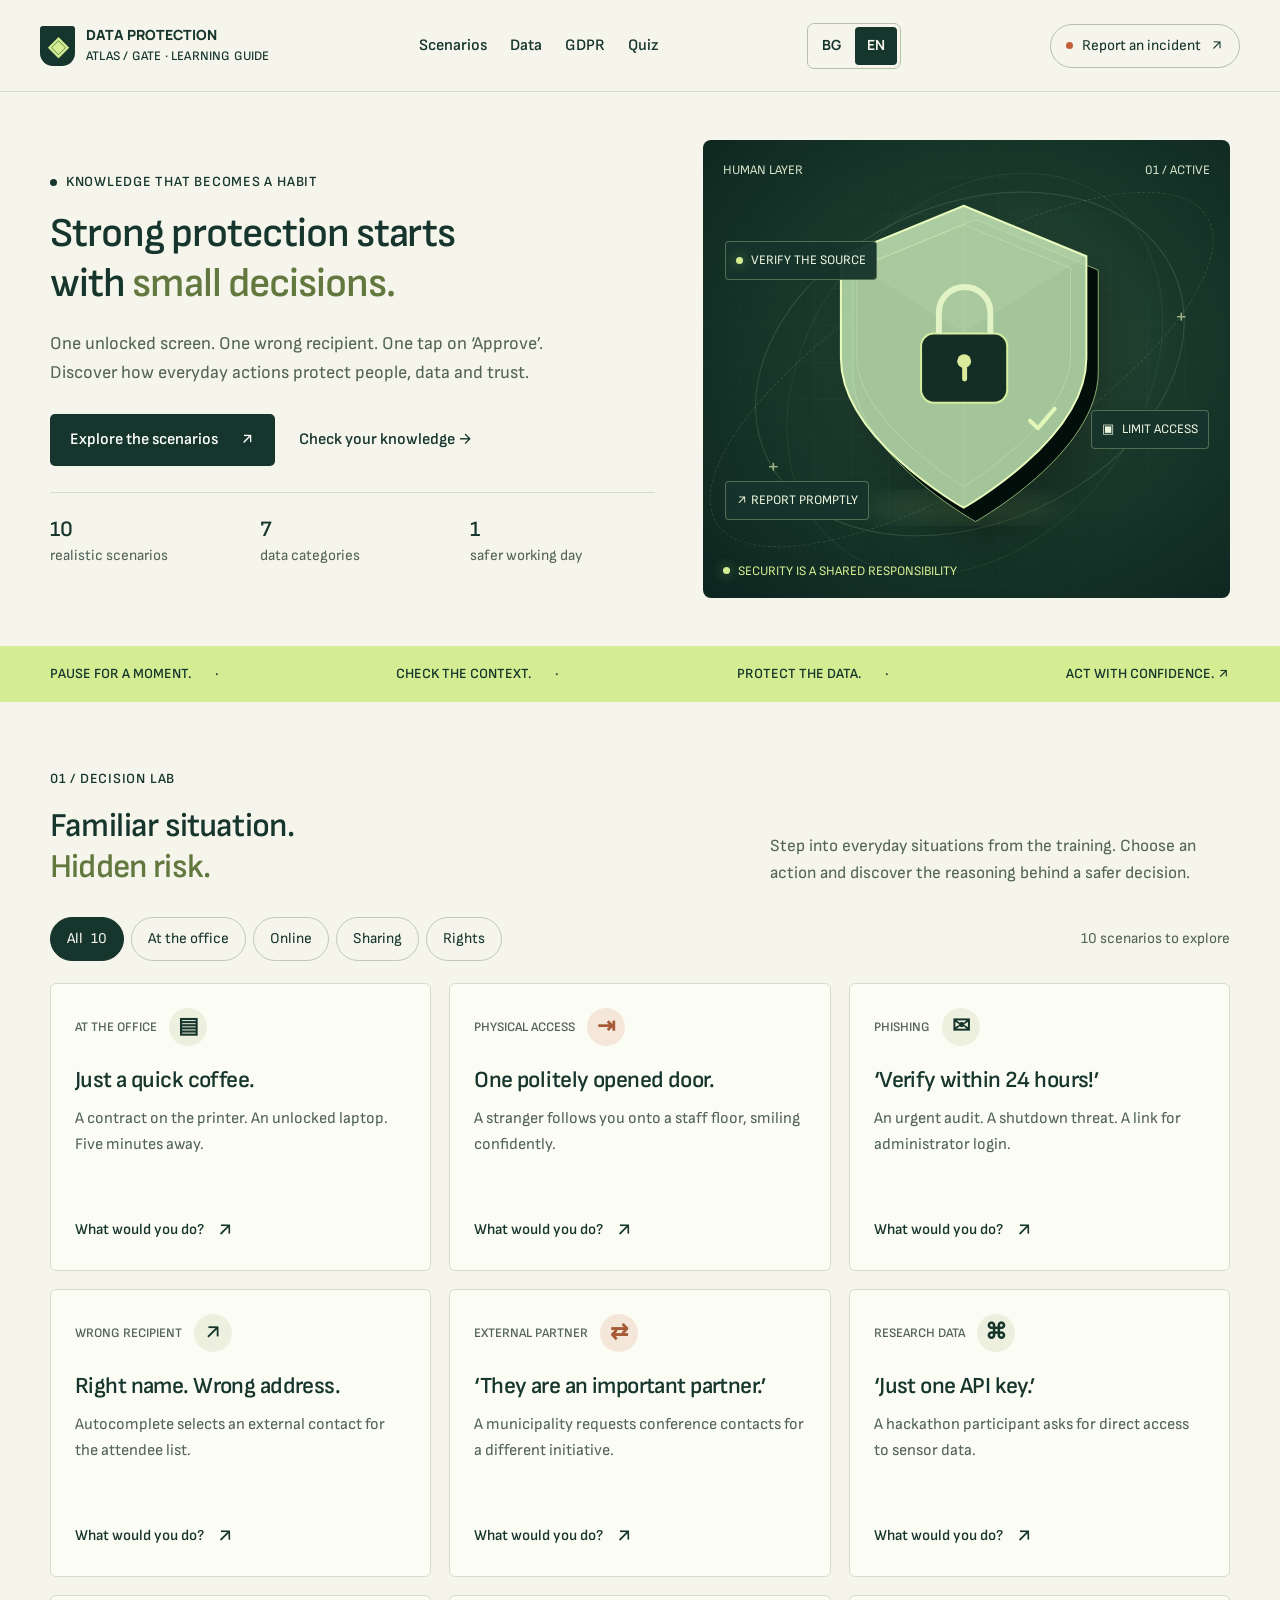
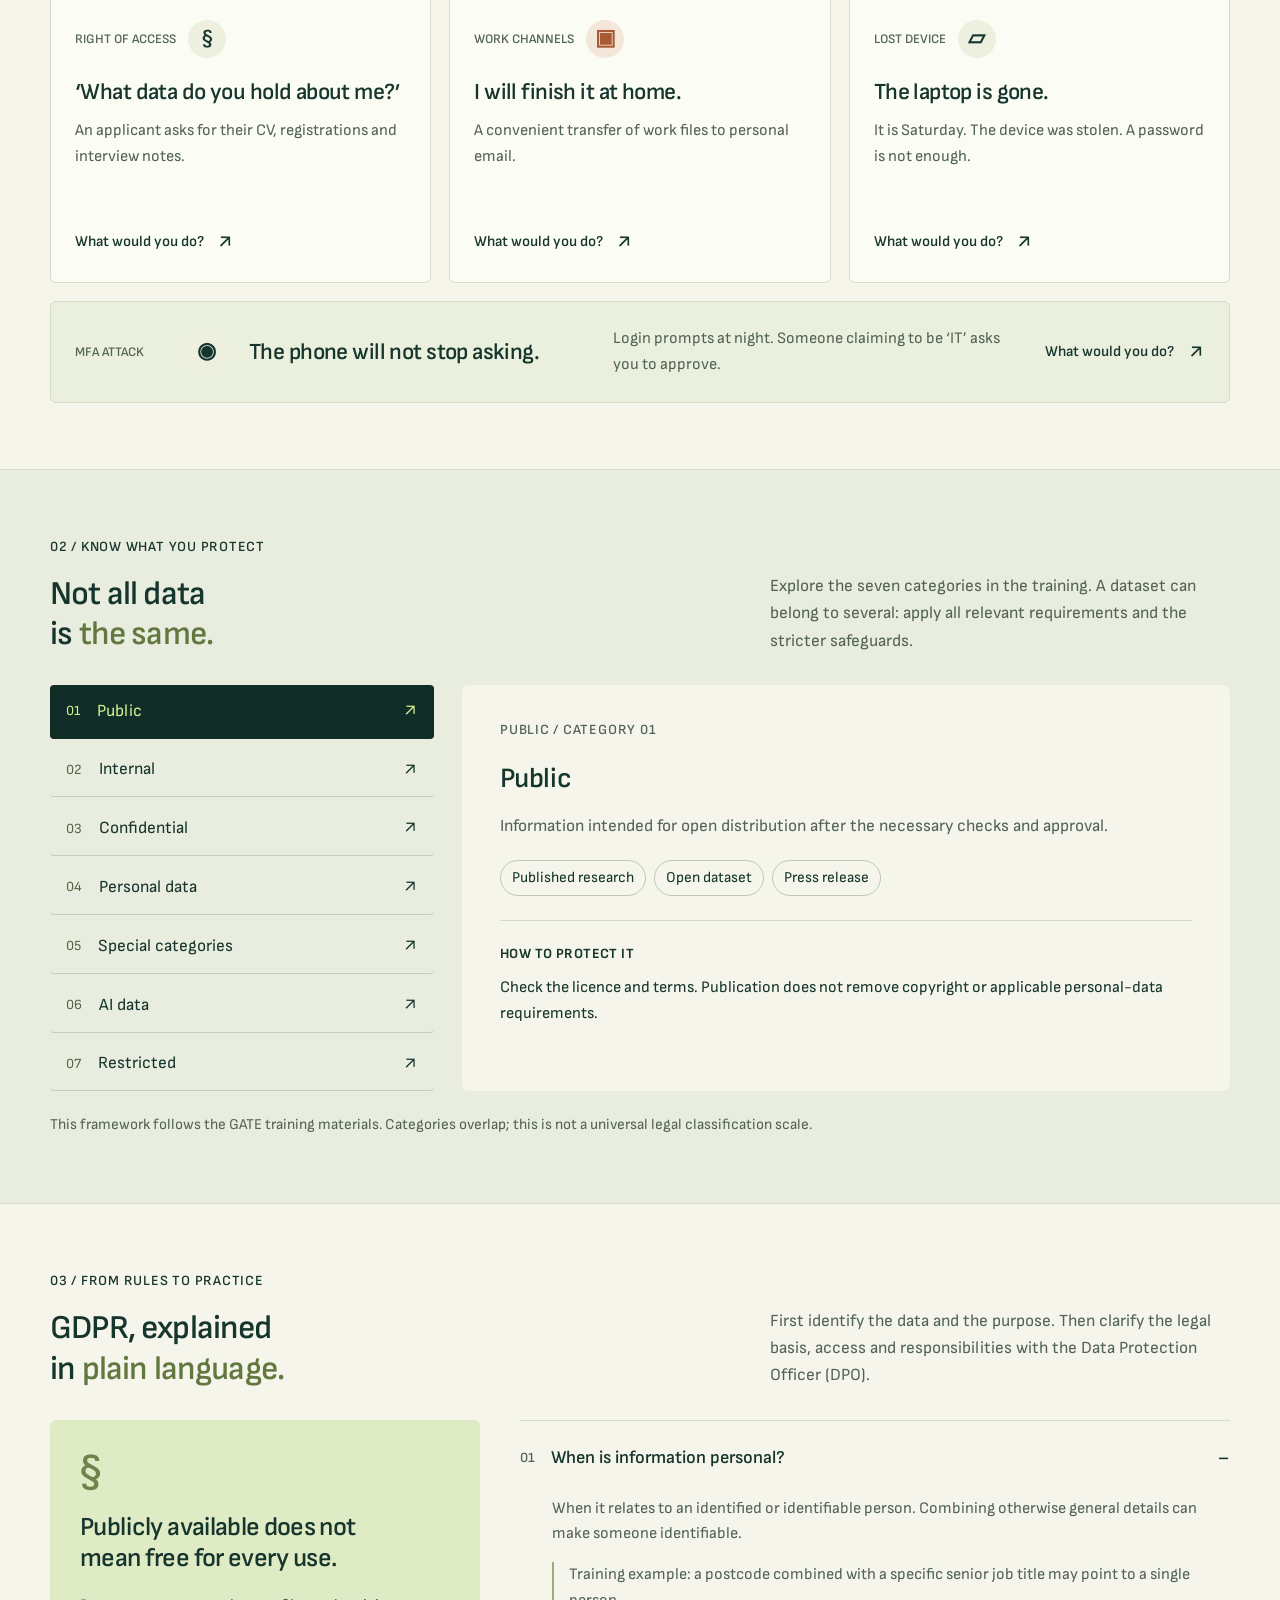
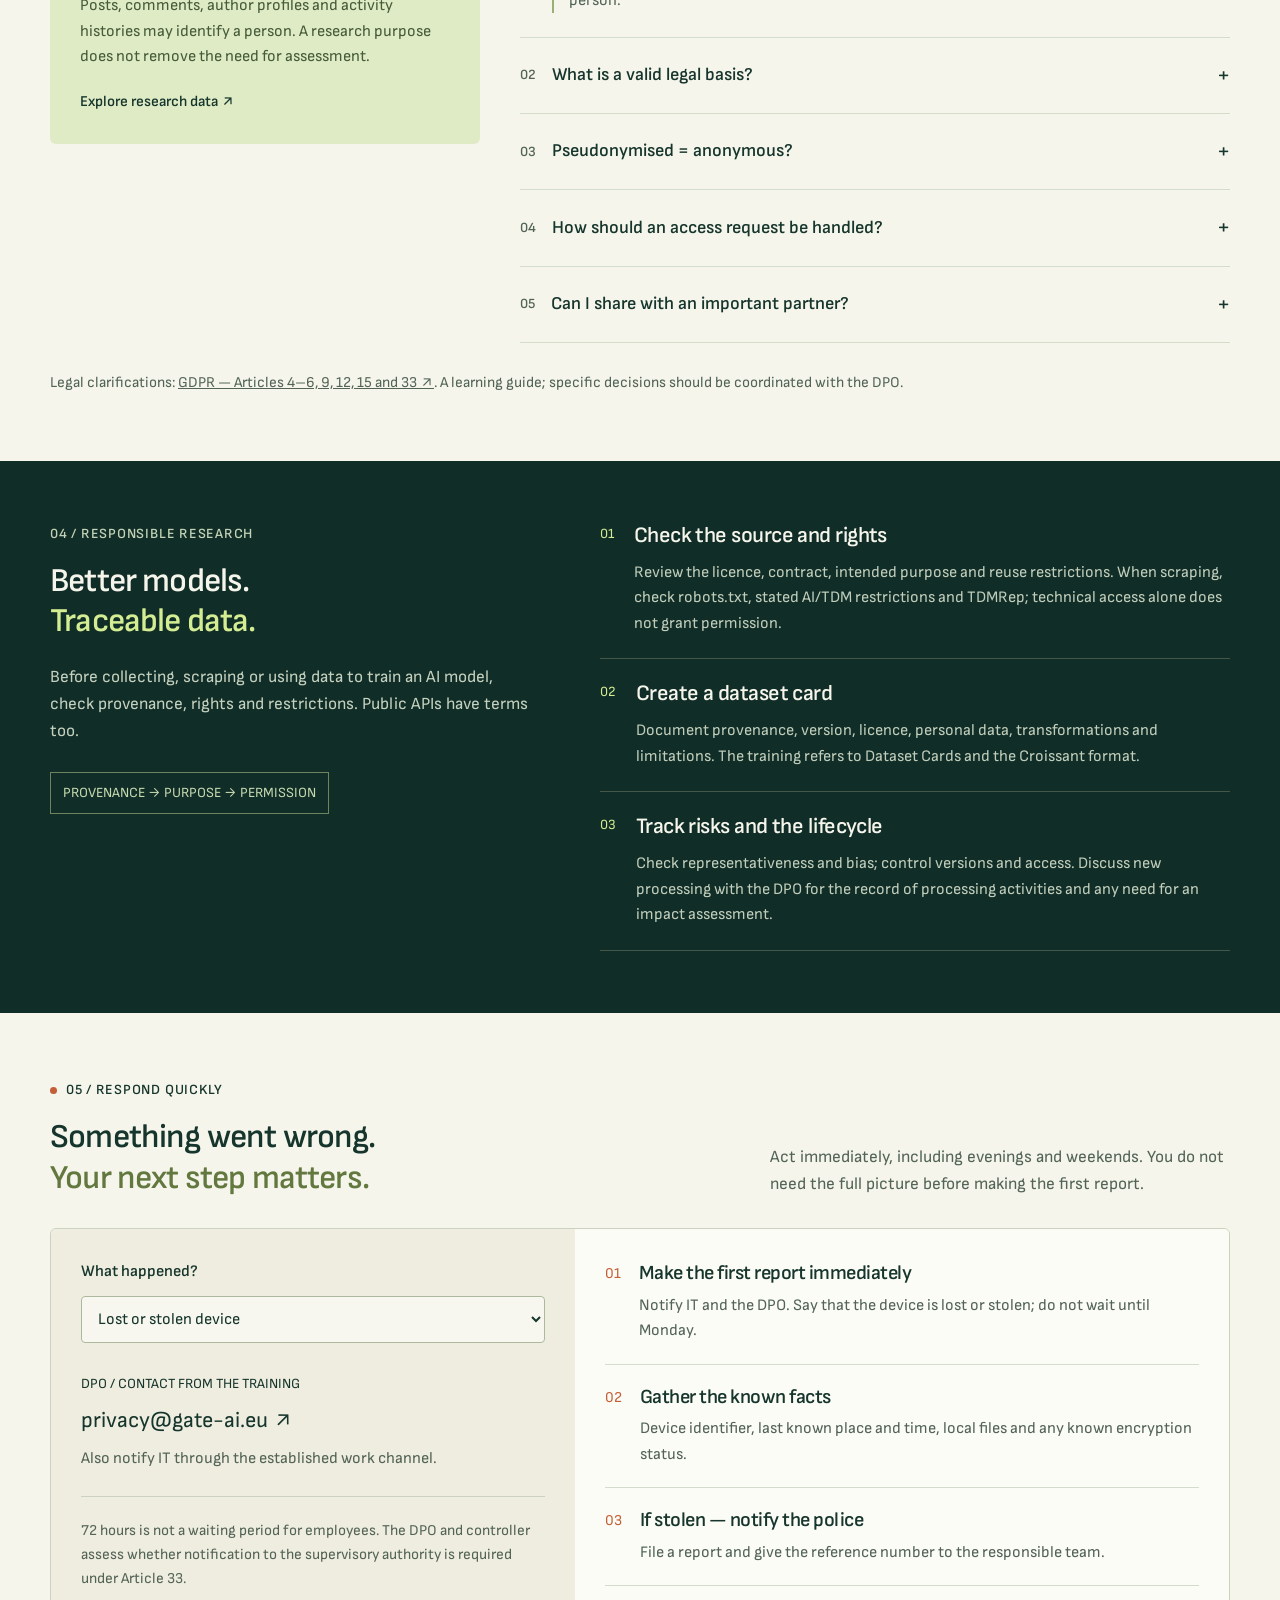
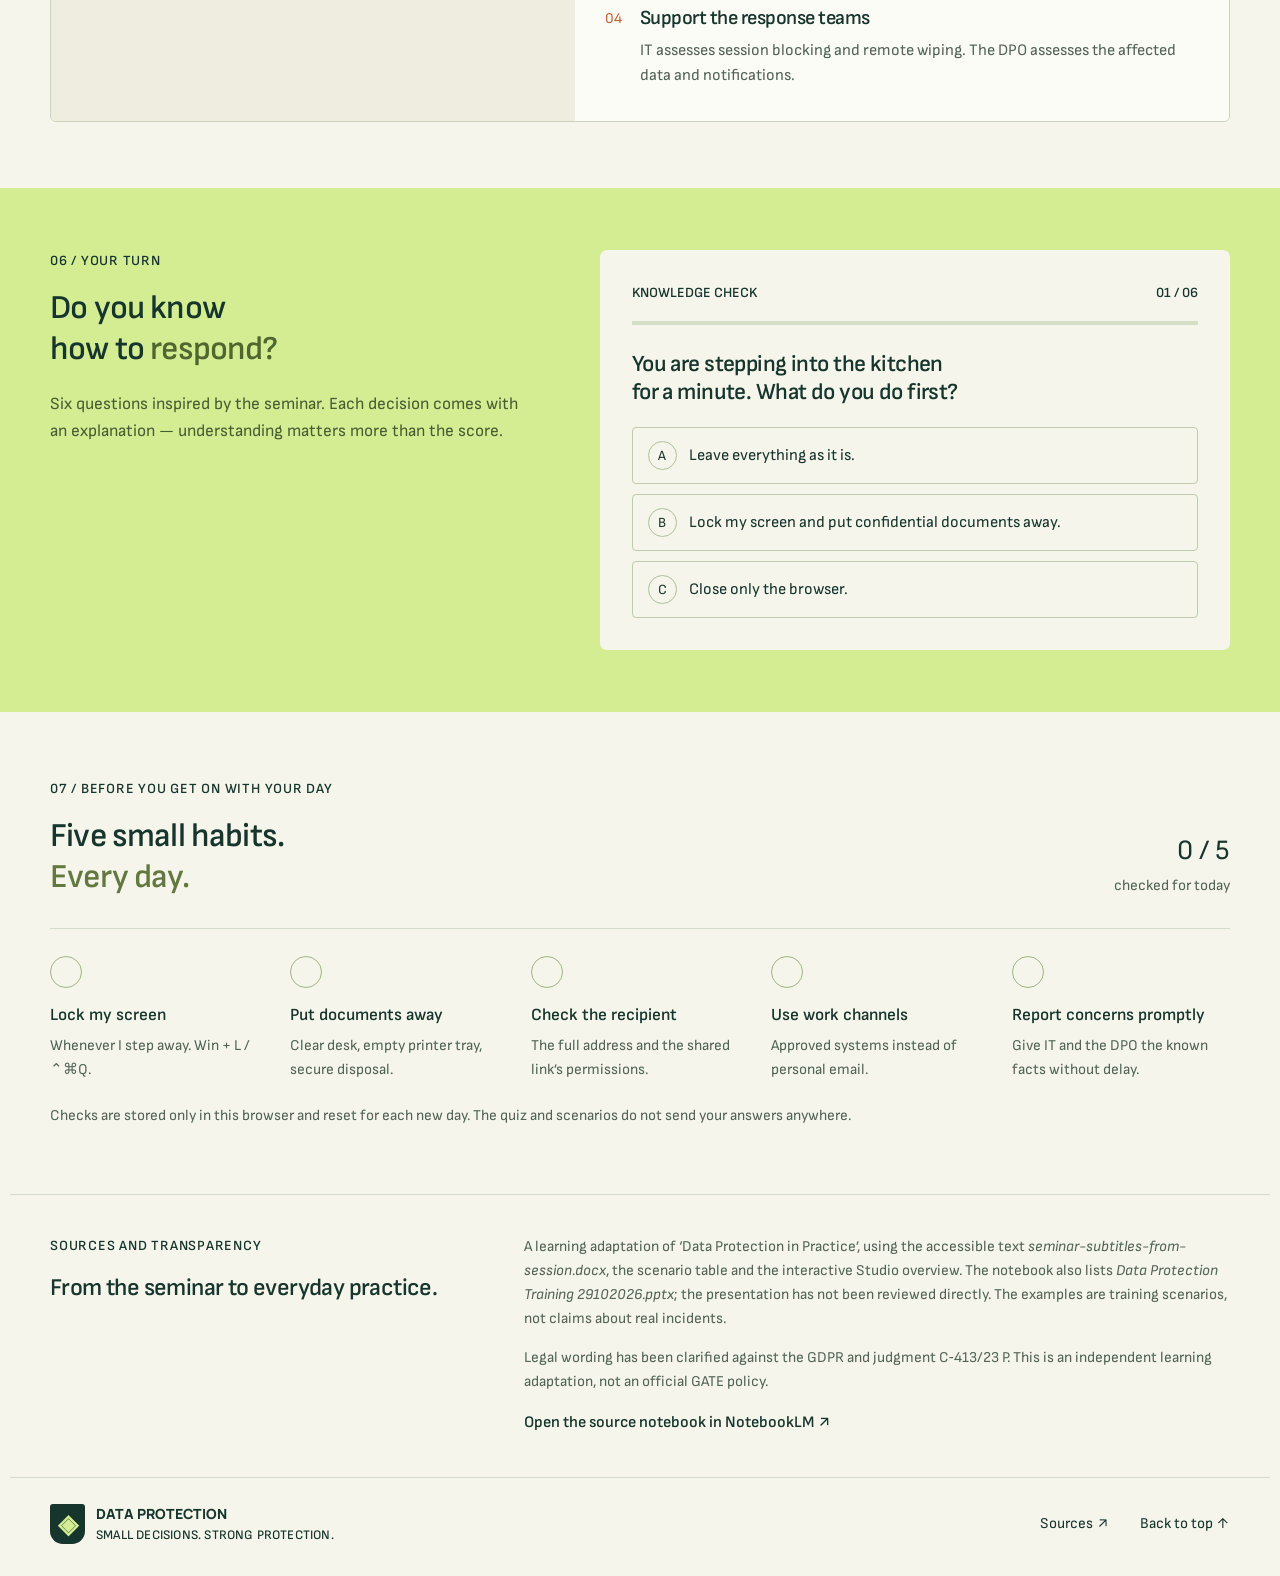
==== commit 66a3bd1f: "Default to English and revise bilingual scenarios" ====
--- a/index.html
+++ b/index.html
@@ -2,7 +2,7 @@
 <html lang="bg" data-other-language-url="en/">
 <head>
   <meta charset="utf-8"><meta name="viewport" content="width=device-width, initial-scale=1">
-  <script src="language.js"></script>
+  <script src="language.js?v=3"></script>
   <meta name="theme-color" content="#122e29">
   <meta name="description" content="Защита на данните на практика: интерактивни казуси, GDPR, класификация, изследователски данни и реакция при инцидент. По материалите Data Protection in Practice.">
   <title>Data Protection Atlas — Малки решения. Голяма защита.</title>
@@ -10,11 +10,11 @@
   <link rel="alternate" hreflang="bg" href="./"><link rel="alternate" hreflang="en" href="en/">
   <link rel="preconnect" href="https://fonts.googleapis.com"><link rel="preconnect" href="https://fonts.gstatic.com" crossorigin>
   <link href="https://fonts.googleapis.com/css2?family=Manrope:wght@400;500;600;700;800&family=Sofia+Sans:wght@400;500;600;700;800;900&display=swap" rel="stylesheet">
-  <link rel="stylesheet" href="style.css?v=2"><script src="content-bg.js?v=2" defer></script><script src="app.js?v=2" defer></script>
+  <link rel="stylesheet" href="style.css?v=2"><script src="content-bg.js?v=3" defer></script><script src="app.js?v=2" defer></script>
 </head>
 <body>
 <a class="skip" href="#main">Към съдържанието</a><div id="reading-progress" aria-hidden="true"></div>
-<header class="header"><a class="brand" href="#" aria-label="Data Protection Atlas — начало"><span class="brand-icon">◈</span><span>DATA PROTECTION<span class="brand-sub">ATLAS / GATE · УЧЕБЕН НАРЪЧНИК</span></span></a><nav aria-label="Основна навигация"><a href="#scenarios">Казуси</a><a href="#classification">Данни</a><a href="#principles">GDPR</a><a href="#quiz">Тест</a></nav><div class="language-switch" role="group" aria-label="Език / Language"><a href="./" data-language="bg" lang="bg" aria-label="Български" aria-current="page">BG</a><a href="en/" data-language="en" lang="en" aria-label="English" >EN</a></div><a class="header-incident" href="#incident"><span class="signal"></span> Имам инцидент <span>↗</span></a><button id="menu-toggle" aria-label="Отвори менюто" aria-expanded="false">☰</button></header>
+<header class="header"><a class="brand" href="#" aria-label="Data Protection Atlas — начало"><span class="brand-icon">◈</span><span>DATA PROTECTION<span class="brand-sub">ATLAS / GATE · УЧЕБЕН НАРЪЧНИК</span></span></a><nav aria-label="Основна навигация"><a href="#scenarios">Казуси</a><a href="#classification">Данни</a><a href="#principles">GDPR</a><a href="#quiz">Тест</a></nav><div class="language-switch" role="group" aria-label="Език / Language"><a href="./?lang=bg" data-language="bg" lang="bg" aria-label="Български" aria-current="page">BG</a><a href="en/" data-language="en" lang="en" aria-label="English" >EN</a></div><a class="header-incident" href="#incident"><span class="signal"></span> Имам инцидент <span>↗</span></a><button id="menu-toggle" aria-label="Отвори менюто" aria-expanded="false">☰</button></header>
 <main id="main">
 <section class="hero wrap">
   <div class="hero-copy"><p class="eyebrow"><span class="tiny-dot"></span> ЗНАНИЕ, КОЕТО СЕ ПРЕВРЪЩА В НАВИК</p><h1>Голямата защита започва с <em>малките решения.</em></h1><p class="hero-description">Един отключен екран. Един грешен получател. Едно „Одобри“. Открий как ежедневните ти действия пазят хората, данните и доверието.</p><div class="hero-actions"><a class="button dark" href="#scenarios">Разгледай казусите <span>↗</span></a><a class="text-link" href="#quiz">Провери знанията си <span>→</span></a></div><div class="hero-meta"><span><b>10</b> реалистични ситуации</span><span><b>7</b> категории данни</span><span><b>1</b> по-сигурен работен ден</span></div></div>
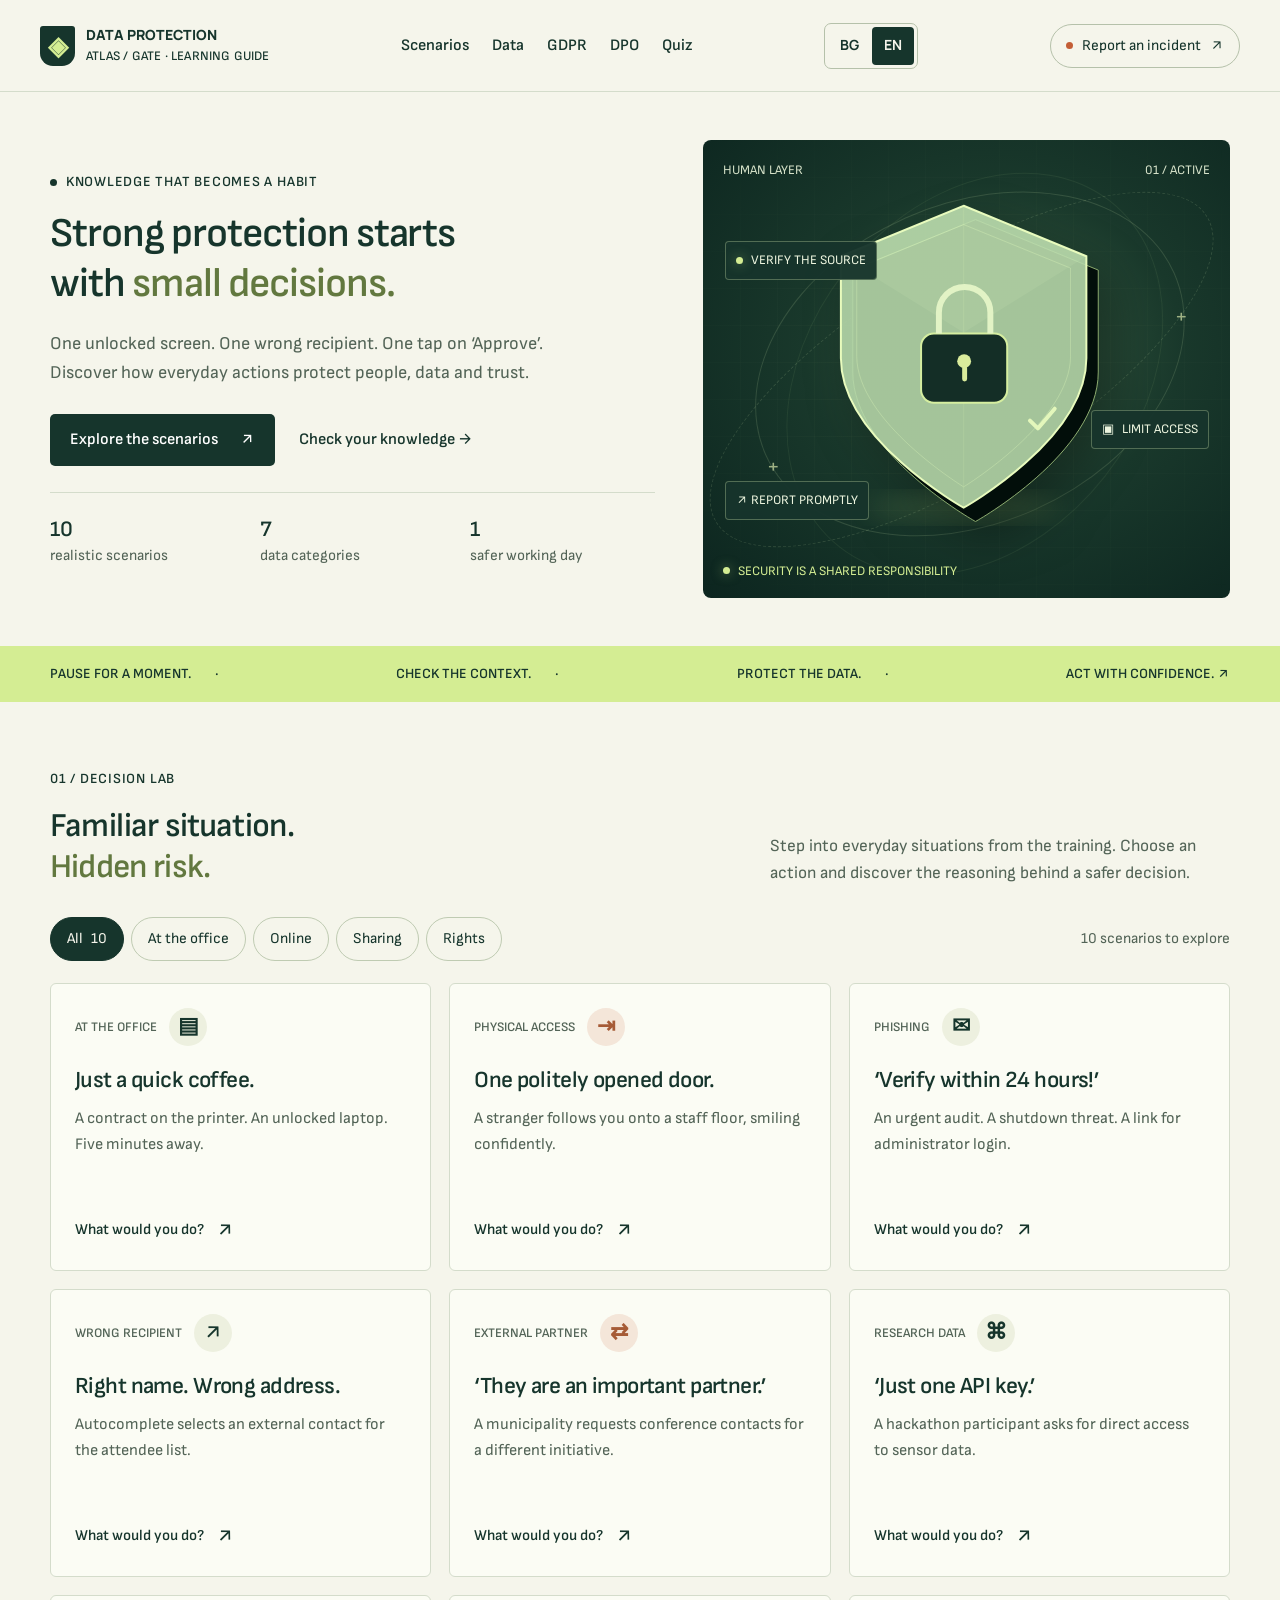
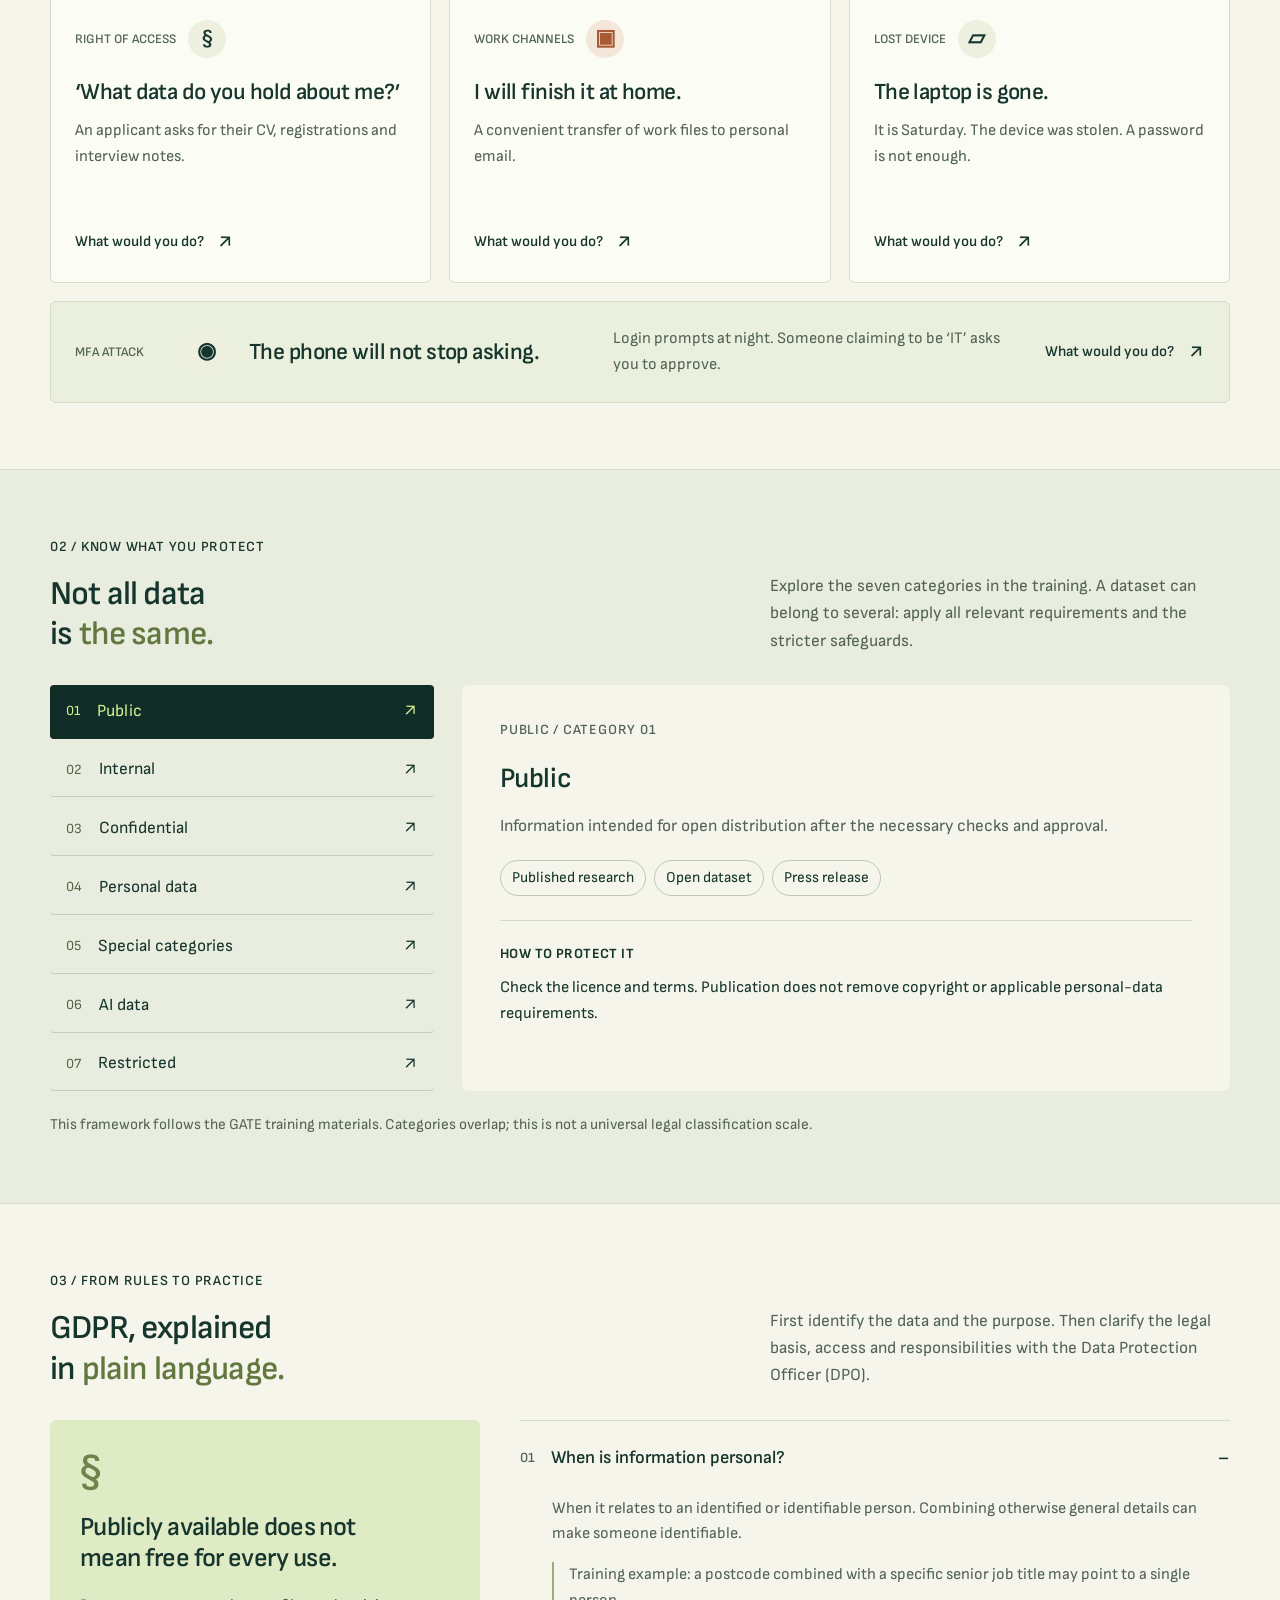
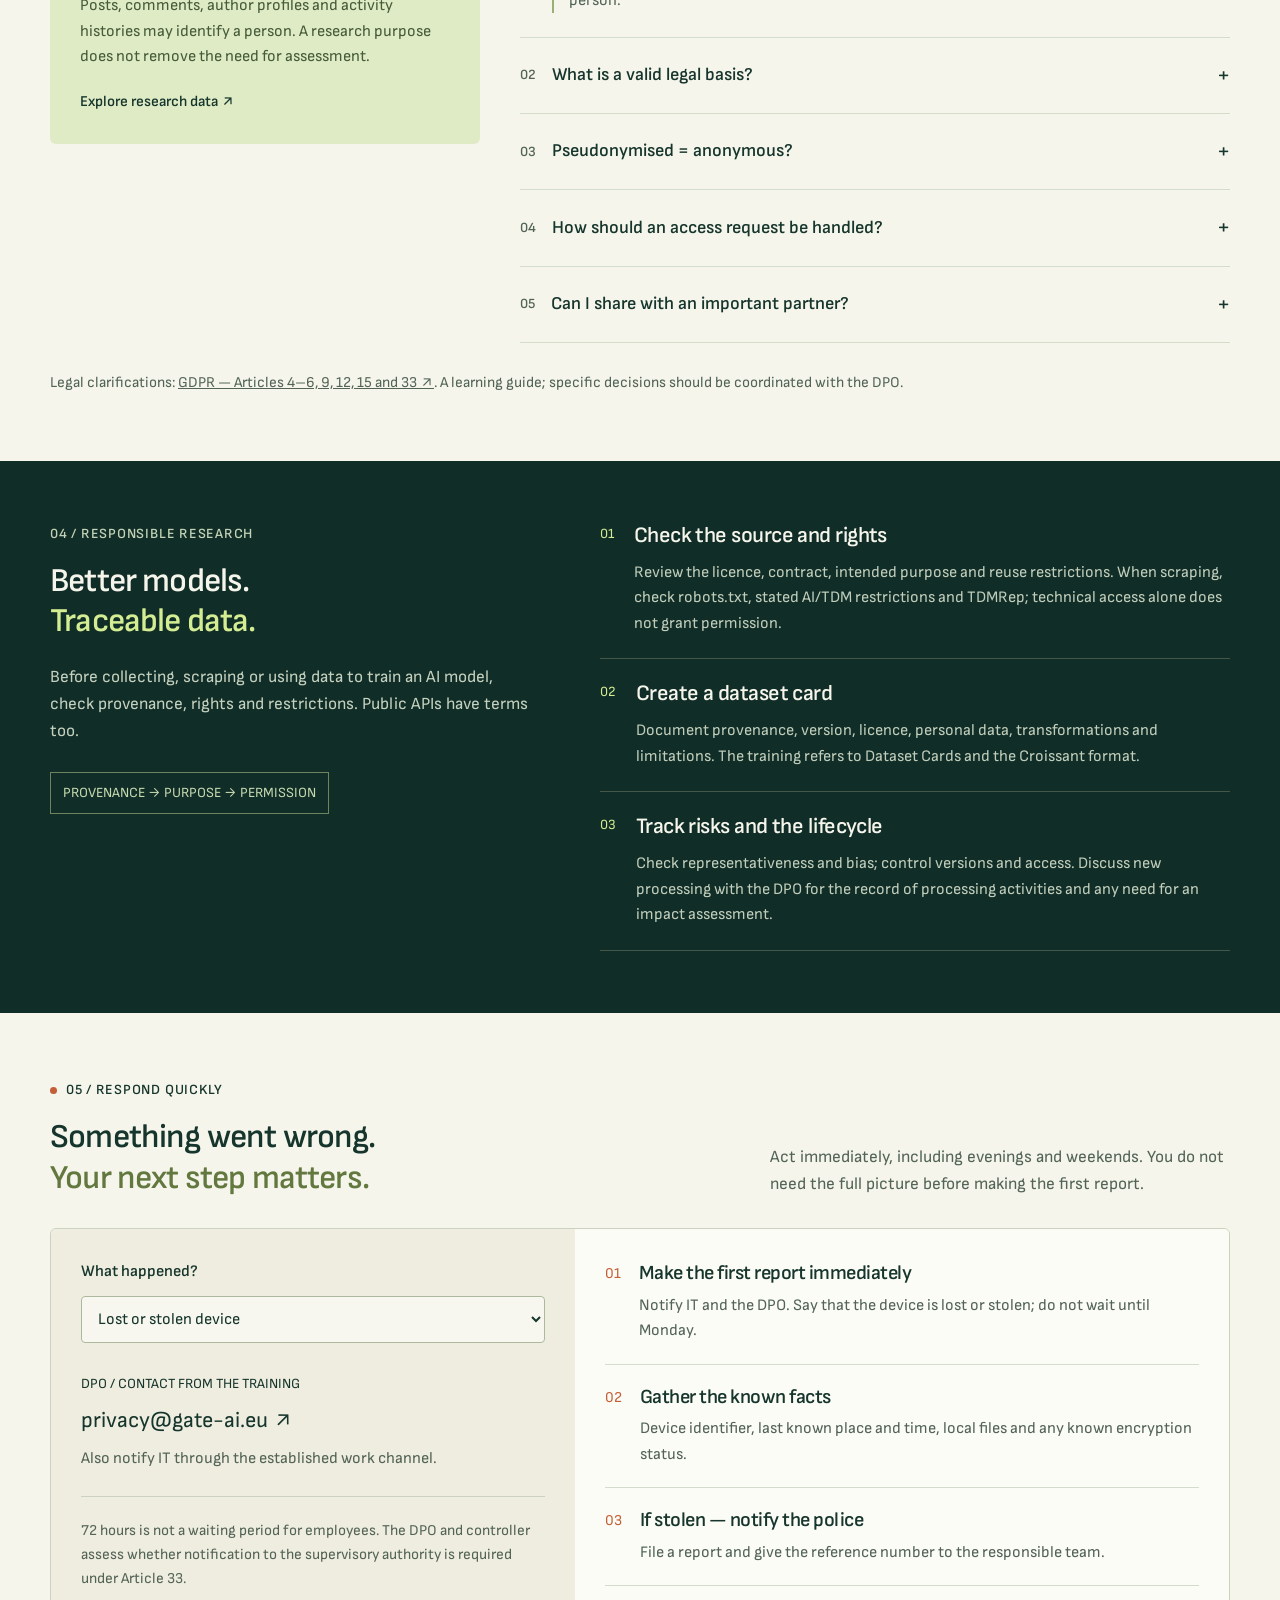
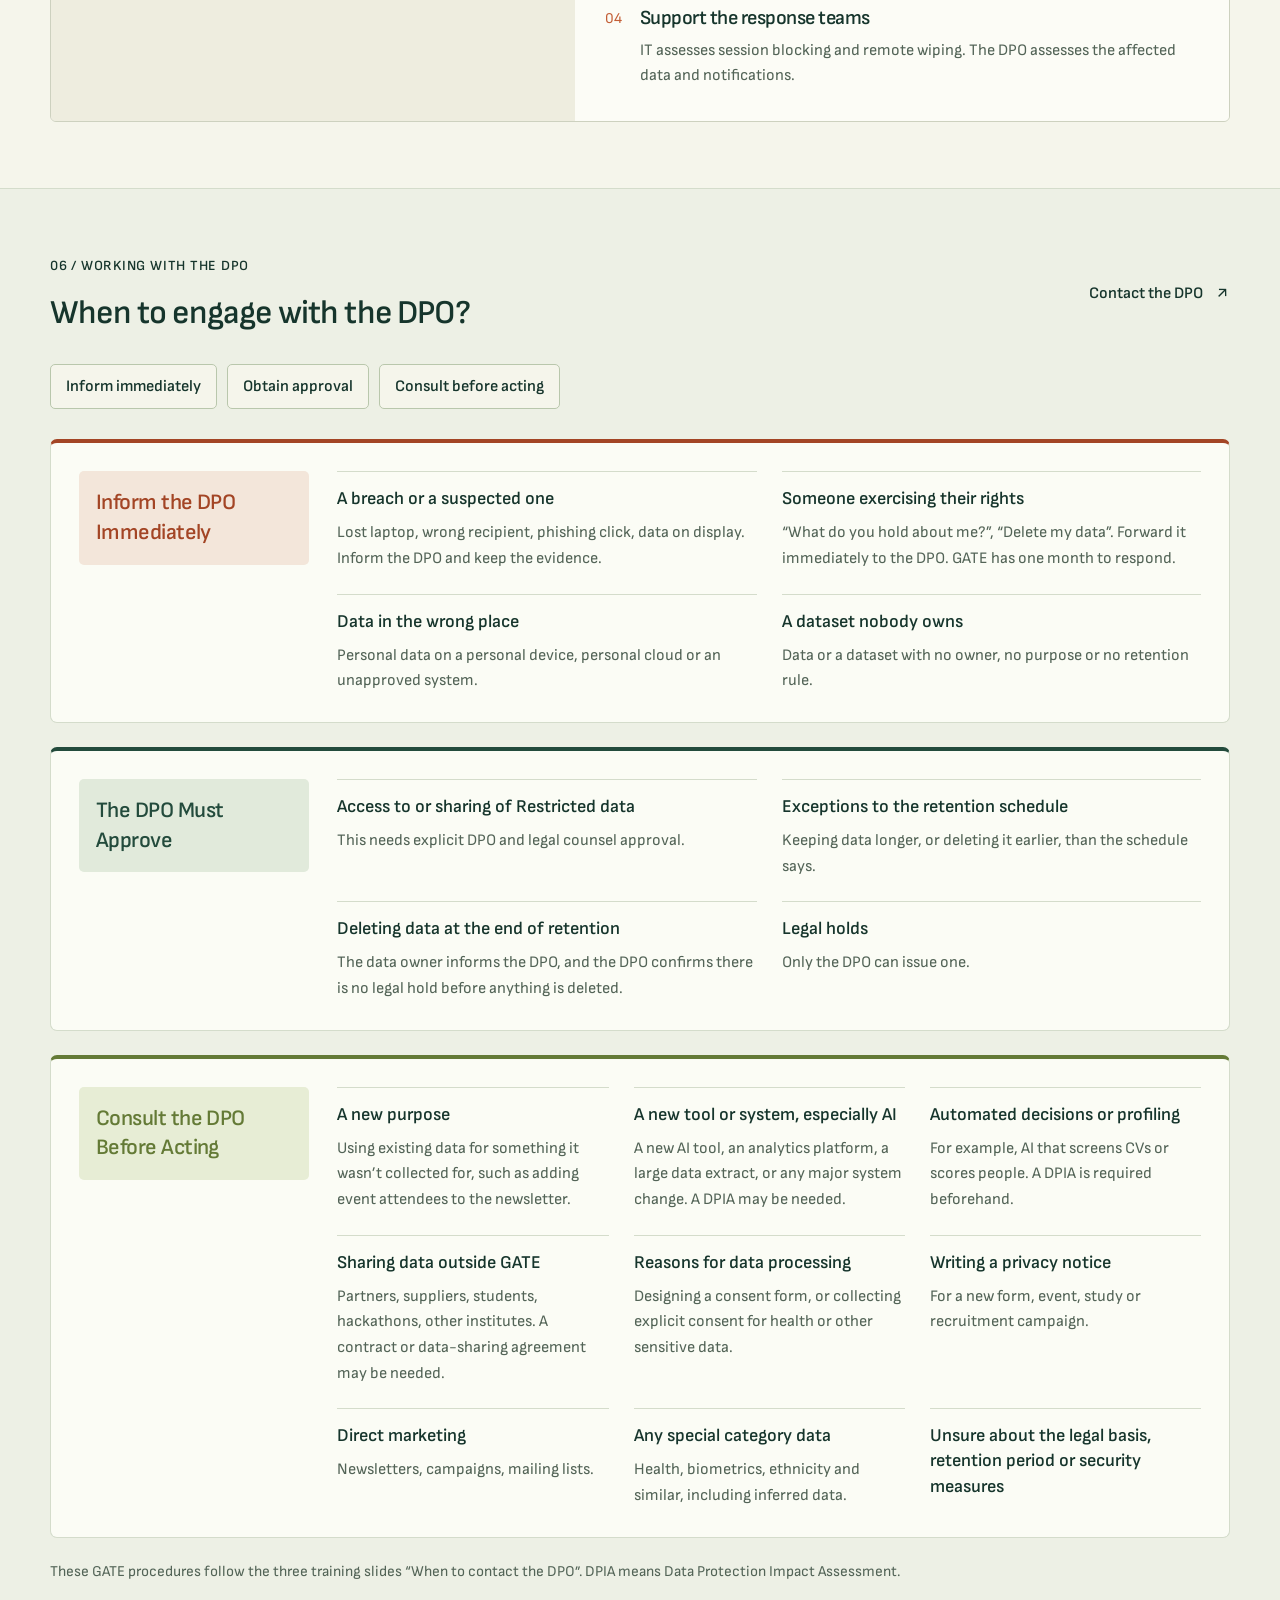
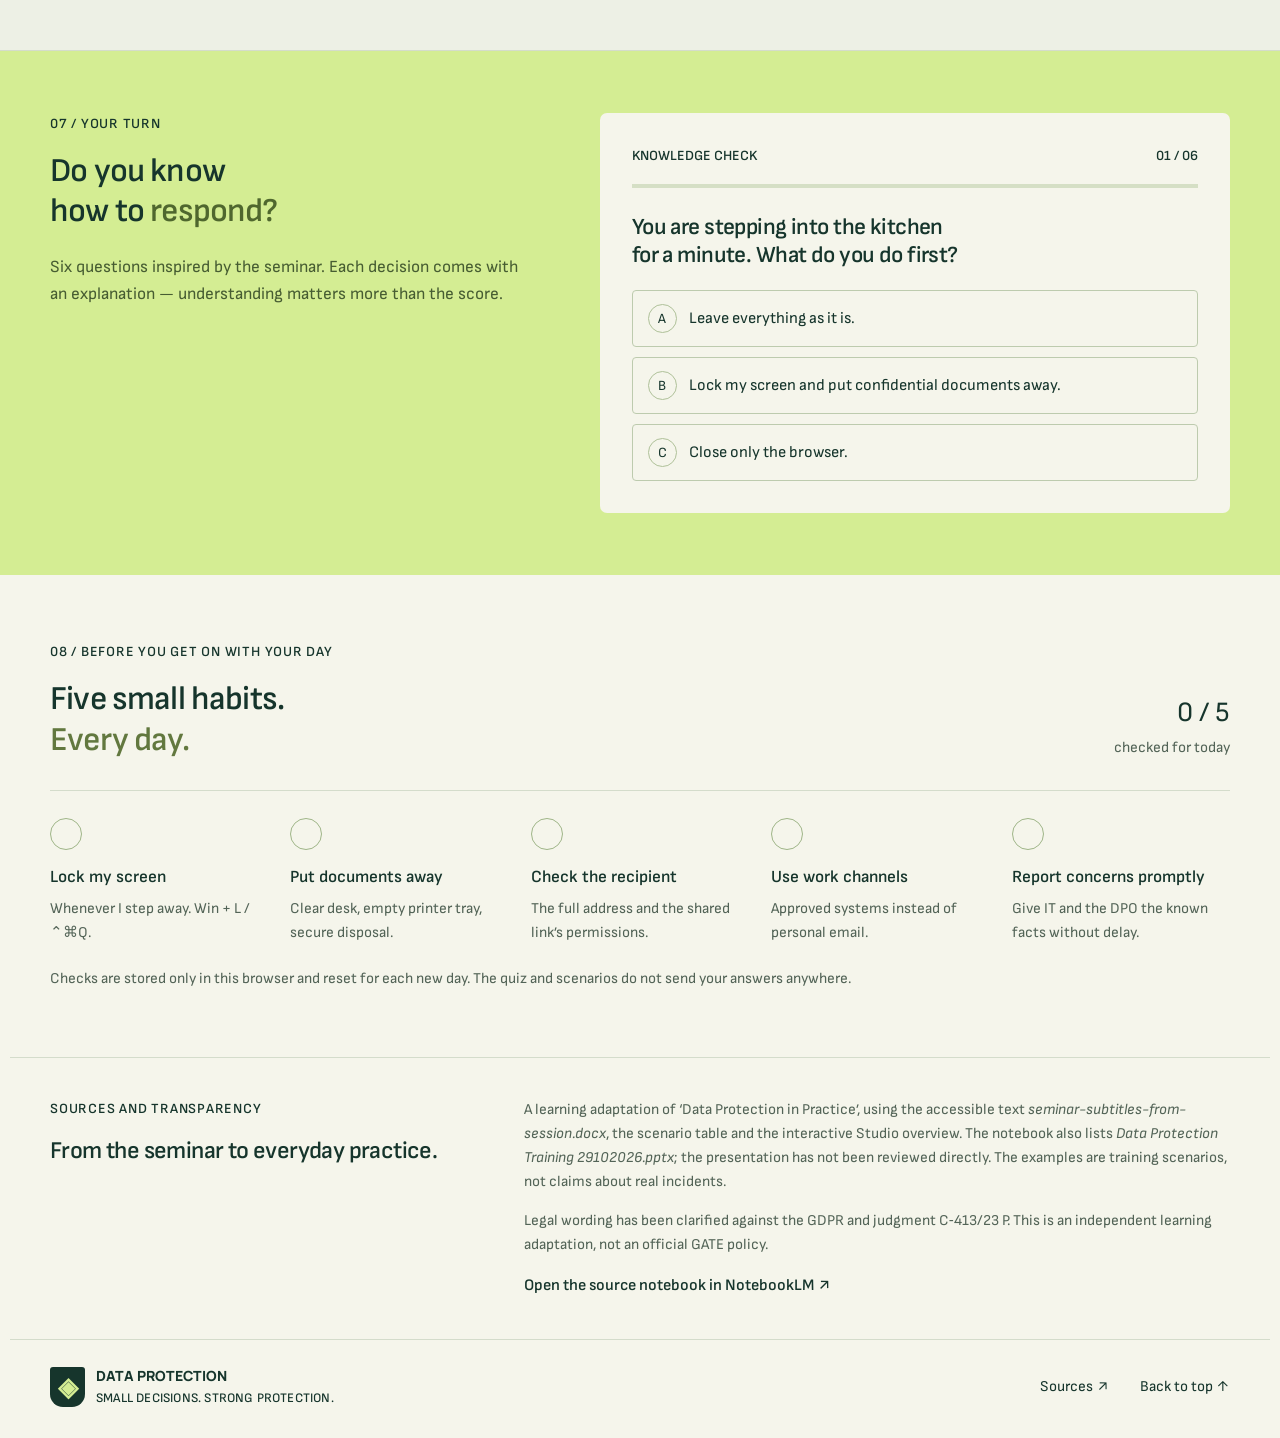
==== commit f1459955: "Add bilingual guidance on when to engage the DPO" ====
--- a/index.html
+++ b/index.html
@@ -10,11 +10,11 @@
   <link rel="alternate" hreflang="bg" href="./"><link rel="alternate" hreflang="en" href="en/">
   <link rel="preconnect" href="https://fonts.googleapis.com"><link rel="preconnect" href="https://fonts.gstatic.com" crossorigin>
   <link href="https://fonts.googleapis.com/css2?family=Manrope:wght@400;500;600;700;800&family=Sofia+Sans:wght@400;500;600;700;800;900&display=swap" rel="stylesheet">
-  <link rel="stylesheet" href="style.css?v=2"><script src="content-bg.js?v=3" defer></script><script src="app.js?v=2" defer></script>
+  <link rel="stylesheet" href="style.css?v=3"><script src="content-bg.js?v=4" defer></script><script src="app.js?v=2" defer></script>
 </head>
 <body>
 <a class="skip" href="#main">Към съдържанието</a><div id="reading-progress" aria-hidden="true"></div>
-<header class="header"><a class="brand" href="#" aria-label="Data Protection Atlas — начало"><span class="brand-icon">◈</span><span>DATA PROTECTION<span class="brand-sub">ATLAS / GATE · УЧЕБЕН НАРЪЧНИК</span></span></a><nav aria-label="Основна навигация"><a href="#scenarios">Казуси</a><a href="#classification">Данни</a><a href="#principles">GDPR</a><a href="#quiz">Тест</a></nav><div class="language-switch" role="group" aria-label="Език / Language"><a href="./?lang=bg" data-language="bg" lang="bg" aria-label="Български" aria-current="page">BG</a><a href="en/" data-language="en" lang="en" aria-label="English" >EN</a></div><a class="header-incident" href="#incident"><span class="signal"></span> Имам инцидент <span>↗</span></a><button id="menu-toggle" aria-label="Отвори менюто" aria-expanded="false">☰</button></header>
+<header class="header"><a class="brand" href="#" aria-label="Data Protection Atlas — начало"><span class="brand-icon">◈</span><span>DATA PROTECTION<span class="brand-sub">ATLAS / GATE · УЧЕБЕН НАРЪЧНИК</span></span></a><nav aria-label="Основна навигация"><a href="#scenarios">Казуси</a><a href="#classification">Данни</a><a href="#principles">GDPR</a><a href="#dpo">DPO</a><a href="#quiz">Тест</a></nav><div class="language-switch" role="group" aria-label="Език / Language"><a href="./?lang=bg" data-language="bg" lang="bg" aria-label="Български" aria-current="page">BG</a><a href="en/" data-language="en" lang="en" aria-label="English" >EN</a></div><a class="header-incident" href="#incident"><span class="signal"></span> Имам инцидент <span>↗</span></a><button id="menu-toggle" aria-label="Отвори менюто" aria-expanded="false">☰</button></header>
 <main id="main">
 <section class="hero wrap">
   <div class="hero-copy"><p class="eyebrow"><span class="tiny-dot"></span> ЗНАНИЕ, КОЕТО СЕ ПРЕВРЪЩА В НАВИК</p><h1>Голямата защита започва с <em>малките решения.</em></h1><p class="hero-description">Един отключен екран. Един грешен получател. Едно „Одобри“. Открий как ежедневните ти действия пазят хората, данните и доверието.</p><div class="hero-actions"><a class="button dark" href="#scenarios">Разгледай казусите <span>↗</span></a><a class="text-link" href="#quiz">Провери знанията си <span>→</span></a></div><div class="hero-meta"><span><b>10</b> реалистични ситуации</span><span><b>7</b> категории данни</span><span><b>1</b> по-сигурен работен ден</span></div></div>
@@ -32,8 +32,117 @@
 </div></div><p class="legal-source">Правни уточнения: <a href="https://eur-lex.europa.eu/eli/reg/2016/679/oj?locale=bg" target="_blank" rel="noopener">GDPR — чл. 4–6, 9, 12, 15 и 33 ↗</a>. Обучителен наръчник; конкретните решения се съгласуват с DPO.</p></section>
 <section class="research-section" id="research"><div class="wrap research-layout"><div><p class="eyebrow">04 / ОТГОВОРНО ИЗСЛЕДВАНЕ</p><h2>Добри модели.<br><em>Проследими данни.</em></h2><p>Преди събиране, уеб извличане или обучение на AI модел провери произхода, правата и ограниченията. Публичният API също има условия.</p><span class="research-stamp">ПРОИЗХОД → ЦЕЛ → ПРАВА</span></div><div class="research-steps"><article><span>01</span><div><h3>Провери източника и правата</h3><p>Лиценз, договор, предназначение и ограничения за повторно използване. При уеб извличане провери robots.txt, заявени AI/TDM ограничения и TDMRep; техническият достъп сам по себе си не дава разрешение.</p></div></article><article><span>02</span><div><h3>Направи карта на набора</h3><p>Документирай произход, версия, лиценз, лични данни, трансформации и ограничения. В обучението са посочени Dataset Cards и форматът Croissant.</p></div></article><article><span>03</span><div><h3>Проследи риска и жизнения цикъл</h3><p>Провери представителност и отклонения, контролирай версиите и достъпа. Обсъди новата обработка с DPO за регистъра на дейностите и нуждата от оценка на въздействието.</p></div></article></div></div></section>
 <section class="section wrap" id="incident"><div class="section-heading"><div><p class="eyebrow"><span class="orange-dot"></span> 05 / БЪРЗА РЕАКЦИЯ</p><h2>Нещо се обърка.<br><em>Следващата стъпка е важна.</em></h2></div><p>Реагирай веднага, включително вечер и през уикенда. Не изчаквай пълната картина, за да подадеш първия сигнал.</p></div><div class="incident-box"><div class="incident-sidebar"><label for="incident-select">Какво се случи?</label><select id="incident-select"><option value="device">Изгубено или откраднато устройство</option><option value="email">Имейл до грешен получател</option><option value="phishing">Фишинг или въведена парола</option><option value="mfa">Неочаквани MFA известия</option></select><div class="contact-box"><span>DPO / КОНТАКТ ОТ ОБУЧЕНИЕТО</span><a href="mailto:privacy@gate-ai.eu">privacy@gate-ai.eu ↗</a><p>Уведоми и IT по утвърдения служебен канал.</p></div><p class="incident-caution">72 часа не са срок за изчакване от служителя. DPO и администраторът оценяват дали е нужно уведомяване на надзорния орган по чл. 33.</p></div><ol id="incident-steps" class="incident-steps" aria-live="polite"></ol></div></section>
-<section class="quiz-section" id="quiz"><div class="wrap quiz-layout"><div class="quiz-intro"><p class="eyebrow">06 / ТВОЯТ РЕД</p><h2>Знаеш ли<br>как да <em>реагираш?</em></h2><p>Шест въпроса, вдъхновени от семинара. Всяко решение идва с обяснение — защото разбирането е по-важно от резултата.</p><div class="quiz-art" aria-hidden="true">?<span>✓</span></div></div><div id="quiz-content" class="quiz-content" aria-live="polite"></div></div></section>
-<section class="section wrap" id="habits"><div class="section-heading"><div><p class="eyebrow">07 / ПРЕДИ ДА ПРОДЪЛЖИШ ДЕНЯ СИ</p><h2>Пет малки навика.<br><em>Всеки ден.</em></h2></div><div class="habit-counter"><span id="habit-number">0 / 5</span><span>проверени за днес</span></div></div><div class="habits"><label><input type="checkbox" data-habit="screen"><span class="check-visual"></span><span><b>Заключвам екрана</b><small>При всяко отдалечаване. Win + L / ⌃⌘Q.</small></span></label><label><input type="checkbox" data-habit="paper"><span class="check-visual"></span><span><b>Прибирам документите</b><small>Чисто бюро, празен принтер, сигурно унищожаване.</small></span></label><label><input type="checkbox" data-habit="recipient"><span class="check-visual"></span><span><b>Проверявам получателя</b><small>Пълния адрес и правата на споделената връзка.</small></span></label><label><input type="checkbox" data-habit="channel"><span class="check-visual"></span><span><b>Използвам служебни канали</b><small>Одобрени системи вместо лична поща.</small></span></label><label><input type="checkbox" data-habit="report"><span class="check-visual"></span><span><b>Сигнализирам при съмнение</b><small>IT и DPO навреме, с известните факти.</small></span></label></div><p class="small-note">Отметките се пазят само в този браузър и се нулират за новия ден. Тестът и казусите не изпращат отговорите ти.</p></section>
+<section class="dpo-section" id="dpo" aria-labelledby="dpo-title">
+  <div class="wrap">
+    <div class="section-heading dpo-heading">
+      <div>
+        <p class="eyebrow">06 / РАБОТА С DPO</p>
+        <h2 id="dpo-title">Кога да се обърнеш към DPO?</h2>
+      </div>
+      <a class="text-link dpo-contact" href="mailto:privacy@gate-ai.eu">Свържи се с DPO <span aria-hidden="true">↗</span></a>
+    </div>
+    <nav class="dpo-jump-links" aria-label="Кога да се обърнеш към DPO">
+      <a href="#dpo-immediate">Уведоми незабавно</a>
+      <a href="#dpo-approval">Получи одобрение</a>
+      <a href="#dpo-consult">Консултирай се преди действие</a>
+    </nav>
+
+    <div class="dpo-group dpo-immediate" id="dpo-immediate" aria-labelledby="dpo-immediate-title">
+      <div class="dpo-group-heading">
+        <h3 id="dpo-immediate-title">Уведоми DPO незабавно</h3>
+      </div>
+      <div class="dpo-item-grid">
+        <article class="dpo-item" data-dpo-item="suspected-breach">
+          <h4>Нарушение или съмнение за такова</h4>
+          <p>Изгубен лаптоп, грешен получател, натиснат фишинг линк, данни, оставени на показ. Уведоми DPO и запази доказателствата.</p>
+        </article>
+        <article class="dpo-item" data-dpo-item="individual-rights">
+          <h4>Някой упражнява правата си</h4>
+          <p>„Какви данни имате за мен?“, „Изтрийте данните ми“. Препрати искането незабавно към DPO. GATE има един месец за отговор.</p>
+        </article>
+        <article class="dpo-item" data-dpo-item="wrong-place">
+          <h4>Данни на неправилното място</h4>
+          <p>Лични данни на лично устройство, в личен облак или в неодобрена система.</p>
+        </article>
+        <article class="dpo-item" data-dpo-item="unowned-dataset">
+          <h4>Набор от данни без отговорник</h4>
+          <p>Данни или набор от данни без определен отговорник, без цел или без правило за съхранение.</p>
+        </article>
+      </div>
+    </div>
+
+    <div class="dpo-group dpo-approval" id="dpo-approval" aria-labelledby="dpo-approval-title">
+      <div class="dpo-group-heading">
+        <h3 id="dpo-approval-title">Необходимо е одобрение от DPO</h3>
+      </div>
+      <div class="dpo-item-grid">
+        <article class="dpo-item" data-dpo-item="restricted-data">
+          <h4>Достъп до или споделяне на строго ограничени данни</h4>
+          <p>Необходимо е изрично одобрение от DPO и правния съветник.</p>
+        </article>
+        <article class="dpo-item" data-dpo-item="retention-exceptions">
+          <h4>Изключения от графика за съхранение</h4>
+          <p>Съхраняване на данни по-дълго или изтриване по-рано от предвиденото в графика.</p>
+        </article>
+        <article class="dpo-item" data-dpo-item="end-of-retention">
+          <h4>Изтриване след изтичане на срока за съхранение</h4>
+          <p>Отговорникът за данните уведомява DPO, а DPO потвърждава, че няма правно задължение за запазване на данните (legal hold), преди да бъде изтрито каквото и да е.</p>
+        </article>
+        <article class="dpo-item" data-dpo-item="legal-holds">
+          <h4>Задължително запазване на данни по правни причини (legal hold)</h4>
+          <p>Само DPO може да го разпореди.</p>
+        </article>
+      </div>
+    </div>
+
+    <div class="dpo-group dpo-consult" id="dpo-consult" aria-labelledby="dpo-consult-title">
+      <div class="dpo-group-heading">
+        <h3 id="dpo-consult-title">Консултирай се с DPO преди действие</h3>
+      </div>
+      <div class="dpo-item-grid">
+        <article class="dpo-item" data-dpo-item="new-purpose">
+          <h4>Нова цел</h4>
+          <p>Използване на съществуващи данни за нещо, за което не са били събрани, например добавяне на участници в събитие към бюлетина.</p>
+        </article>
+        <article class="dpo-item" data-dpo-item="new-tool">
+          <h4>Нов инструмент или система, особено AI</h4>
+          <p>Нов AI инструмент, аналитична платформа, извличане на голям обем данни или съществена промяна в система. Може да е необходима оценка на въздействието върху защитата на данните (DPIA).</p>
+        </article>
+        <article class="dpo-item" data-dpo-item="automated-decisions">
+          <h4>Автоматизирани решения или профилиране</h4>
+          <p>Например AI, който преглежда CV-та или оценява хора. Предварително е необходима DPIA.</p>
+        </article>
+        <article class="dpo-item" data-dpo-item="external-sharing">
+          <h4>Споделяне на данни извън GATE</h4>
+          <p>Партньори, доставчици, студенти, хакатони, други институти. Може да е необходим договор или споразумение за споделяне на данни.</p>
+        </article>
+        <article class="dpo-item" data-dpo-item="processing-basis">
+          <h4>Основания за обработване на данни</h4>
+          <p>Разработване на формуляр за съгласие или събиране на изрично съгласие за здравни или други чувствителни данни.</p>
+        </article>
+        <article class="dpo-item" data-dpo-item="privacy-notice">
+          <h4>Изготвяне на уведомление за поверителност</h4>
+          <p>За нов формуляр, събитие, проучване или кампания за набиране на персонал.</p>
+        </article>
+        <article class="dpo-item" data-dpo-item="direct-marketing">
+          <h4>Директен маркетинг</h4>
+          <p>Бюлетини, кампании, списъци за разпространение.</p>
+        </article>
+        <article class="dpo-item" data-dpo-item="special-categories">
+          <h4>Всякакви специални категории данни</h4>
+          <p>Здраве, биометрия, етнически произход и подобни, включително данни, изведени по косвен път.</p>
+        </article>
+        <article class="dpo-item" data-dpo-item="uncertainty">
+          <h4>Неяснота за правното основание, срока за съхранение или мерките за сигурност</h4>
+        </article>
+      </div>
+    </div>
+    <p class="small-note">Тези процедури на GATE следват трите обучителни слайда „When to contact the DPO“. DPIA означава оценка на въздействието върху защитата на данните.</p>
+  </div>
+</section>
+
+<section class="quiz-section" id="quiz"><div class="wrap quiz-layout"><div class="quiz-intro"><p class="eyebrow">07 / ТВОЯТ РЕД</p><h2>Знаеш ли<br>как да <em>реагираш?</em></h2><p>Шест въпроса, вдъхновени от семинара. Всяко решение идва с обяснение — защото разбирането е по-важно от резултата.</p><div class="quiz-art" aria-hidden="true">?<span>✓</span></div></div><div id="quiz-content" class="quiz-content" aria-live="polite"></div></div></section>
+<section class="section wrap" id="habits"><div class="section-heading"><div><p class="eyebrow">08 / ПРЕДИ ДА ПРОДЪЛЖИШ ДЕНЯ СИ</p><h2>Пет малки навика.<br><em>Всеки ден.</em></h2></div><div class="habit-counter"><span id="habit-number">0 / 5</span><span>проверени за днес</span></div></div><div class="habits"><label><input type="checkbox" data-habit="screen"><span class="check-visual"></span><span><b>Заключвам екрана</b><small>При всяко отдалечаване. Win + L / ⌃⌘Q.</small></span></label><label><input type="checkbox" data-habit="paper"><span class="check-visual"></span><span><b>Прибирам документите</b><small>Чисто бюро, празен принтер, сигурно унищожаване.</small></span></label><label><input type="checkbox" data-habit="recipient"><span class="check-visual"></span><span><b>Проверявам получателя</b><small>Пълния адрес и правата на споделената връзка.</small></span></label><label><input type="checkbox" data-habit="channel"><span class="check-visual"></span><span><b>Използвам служебни канали</b><small>Одобрени системи вместо лична поща.</small></span></label><label><input type="checkbox" data-habit="report"><span class="check-visual"></span><span><b>Сигнализирам при съмнение</b><small>IT и DPO навреме, с известните факти.</small></span></label></div><p class="small-note">Отметките се пазят само в този браузър и се нулират за новия ден. Тестът и казусите не изпращат отговорите ти.</p></section>
 <section class="sources wrap" id="sources"><div><p class="eyebrow">ПРОИЗХОД И ПРОЗРАЧНОСТ</p><h3>От семинара към ежедневието.</h3></div><div><p>Двуезична учебна адаптация по „Data Protection in Practice“: достъпния текст <i>seminar-subtitles-from-session.docx</i>, таблицата с казуси и интерактивния Studio обзор. Тетрадката посочва и <i>Data Protection Training 29102026.pptx</i>; презентацията не е прегледана пряко. Примерите са учебни, а не твърдения за реални инциденти.</p><p>Правните формулировки са уточнени спрямо GDPR и решението C‑413/23 P. Това е самостоятелна учебна адаптация, а не официална политика на GATE.</p><a class="text-link" href="https://notebook.google.com/notebook/cb498f1d-897c-44f0-a179-e2a9420a075d" target="_blank" rel="noopener">Отвори изходната тетрадка в NotebookLM ↗</a></div></section>
 </main><footer class="footer wrap"><a class="brand" href="#"><span class="brand-icon">◈</span><span>DATA PROTECTION<span class="brand-sub">МАЛКИ РЕШЕНИЯ. ГОЛЯМА ЗАЩИТА.</span></span></a><a href="#sources">Източници ↗</a><a href="#main">Обратно нагоре ↑</a></footer>
 <dialog id="scenario-dialog" aria-labelledby="dialog-title"><button class="dialog-close" aria-label="Затвори казуса">×</button><div id="scenario-content"></div></dialog>
--- a/style.css
+++ b/style.css
@@ -343,6 +343,149 @@
   .answer-option { padding: 12px; gap: 10px; }
   .feedback { padding: 16px; }
 }
+.dpo-section {
+  padding-block: 66px;
+  background: #edf0e5;
+  border-block: 1px solid var(--line);
+}
+.dpo-heading {
+  align-items: center;
+}
+.dpo-contact {
+  display: inline-flex;
+  align-items: center;
+  gap: 12px;
+  padding-block: 9px;
+  flex-shrink: 0;
+}
+.dpo-jump-links {
+  display: flex;
+  flex-wrap: wrap;
+  gap: 10px;
+  margin-bottom: 30px;
+}
+.dpo-jump-links a {
+  display: inline-flex;
+  align-items: center;
+  min-height: 44px;
+  padding: 9px 15px;
+  border: 1px solid #b9c7ac;
+  border-radius: 5px;
+  background: var(--paper);
+  font-size: 1rem;
+  font-weight: 600;
+}
+.dpo-jump-links a:hover {
+  background: #dfe8cf;
+}
+.dpo-group {
+  --dpo-accent: #a34525;
+  --dpo-heading-background: #f3e6da;
+  display: grid;
+  grid-template-columns: minmax(175px, .8fr) minmax(0, 3fr);
+  gap: 28px;
+  padding: 28px;
+  border: 1px solid var(--line);
+  border-top: 4px solid var(--dpo-accent);
+  border-radius: 7px;
+  background: #fbfcf5;
+}
+.dpo-group + .dpo-group {
+  margin-top: 24px;
+}
+.dpo-approval {
+  --dpo-accent: #234b3c;
+  --dpo-heading-background: #e1eadb;
+}
+.dpo-consult {
+  --dpo-accent: #647a36;
+  --dpo-heading-background: #e7edd5;
+}
+.dpo-group-heading h3 {
+  padding: 17px;
+  background: var(--dpo-heading-background);
+  color: var(--dpo-accent);
+  border-radius: 5px;
+  font-size: 1.375rem;
+  line-height: 1.35;
+  text-wrap: initial;
+}
+.dpo-item-grid {
+  display: grid;
+  grid-template-columns: repeat(2, minmax(0, 1fr));
+  align-content: start;
+  gap: 22px 25px;
+  min-width: 0;
+}
+.dpo-consult .dpo-item-grid {
+  grid-template-columns: repeat(3, minmax(0, 1fr));
+}
+.dpo-item {
+  padding-top: 14px;
+  border-top: 1px solid var(--line);
+  min-width: 0;
+}
+.dpo-item h4 {
+  margin: 0;
+  font-size: 1.125rem;
+  font-weight: 600;
+  line-height: 1.4;
+}
+.dpo-item p {
+  margin-top: 9px;
+  font-size: 1rem;
+  color: var(--muted);
+}
+@media (max-width: 1100px) {
+  .dpo-group {
+    grid-template-columns: minmax(165px, .8fr) minmax(0, 2.5fr);
+    padding: 24px;
+    gap: 24px;
+  }
+  .dpo-consult .dpo-item-grid {
+    grid-template-columns: repeat(2, minmax(0, 1fr));
+  }
+  .dpo-consult .dpo-item:last-child {
+    grid-column: 1 / -1;
+  }
+}
+@media (max-width: 800px) {
+  .dpo-group {
+    grid-template-columns: minmax(0, 1fr);
+    gap: 22px;
+  }
+}
+@media (max-width: 700px) {
+  .dpo-section {
+    padding-block: 48px;
+  }
+  .dpo-contact {
+    margin-top: 15px;
+  }
+  .dpo-jump-links {
+    gap: 9px;
+    margin-bottom: 25px;
+  }
+  .dpo-jump-links a {
+    font-size: .9375rem;
+    padding-inline: 12px;
+  }
+  .dpo-group {
+    padding: 21px;
+  }
+  .dpo-group-heading h3 {
+    font-size: 1.25rem;
+    padding: 15px;
+  }
+  .dpo-item-grid,
+  .dpo-consult .dpo-item-grid {
+    grid-template-columns: minmax(0, 1fr);
+    gap: 21px;
+  }
+  .dpo-consult .dpo-item:last-child {
+    grid-column: auto;
+  }
+}
 @media (prefers-reduced-motion: reduce) {
   html { scroll-behavior: auto; }
   *, *:before, *:after { animation: none !important; transition: none !important; }
